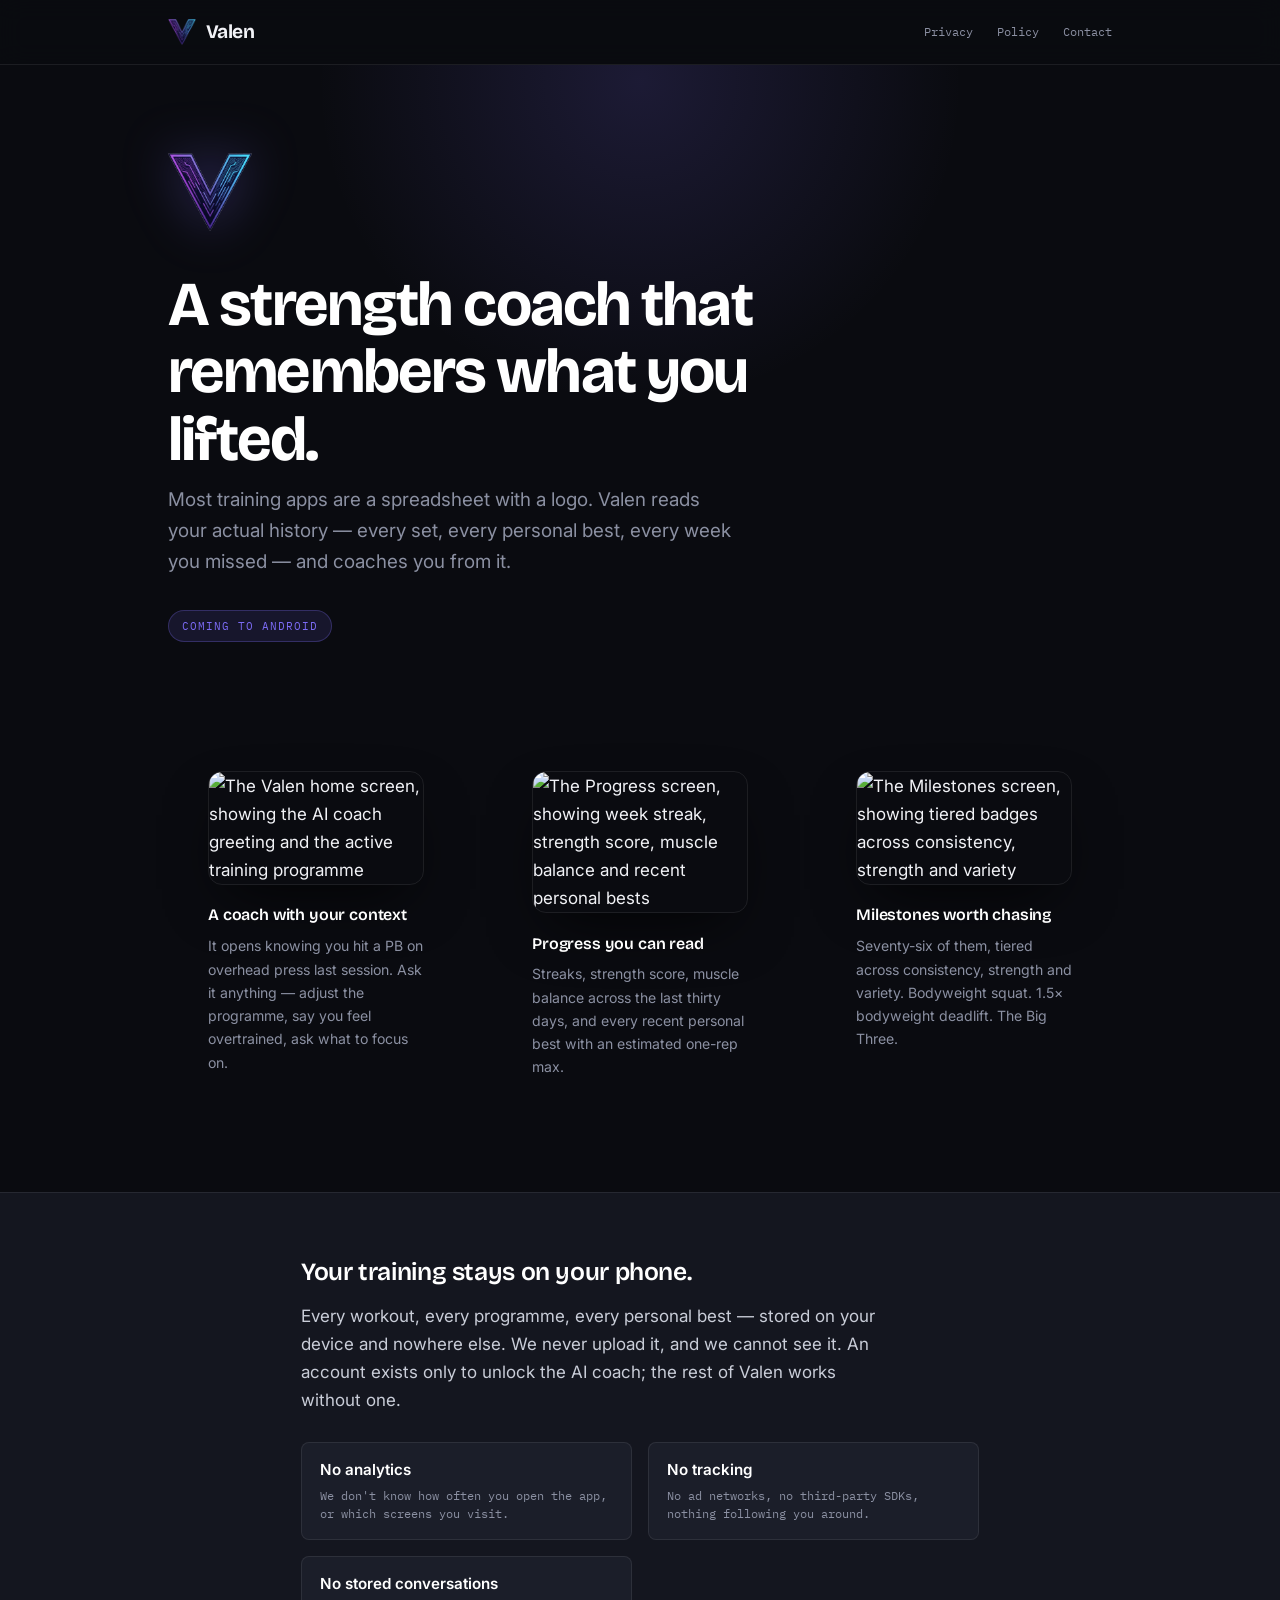
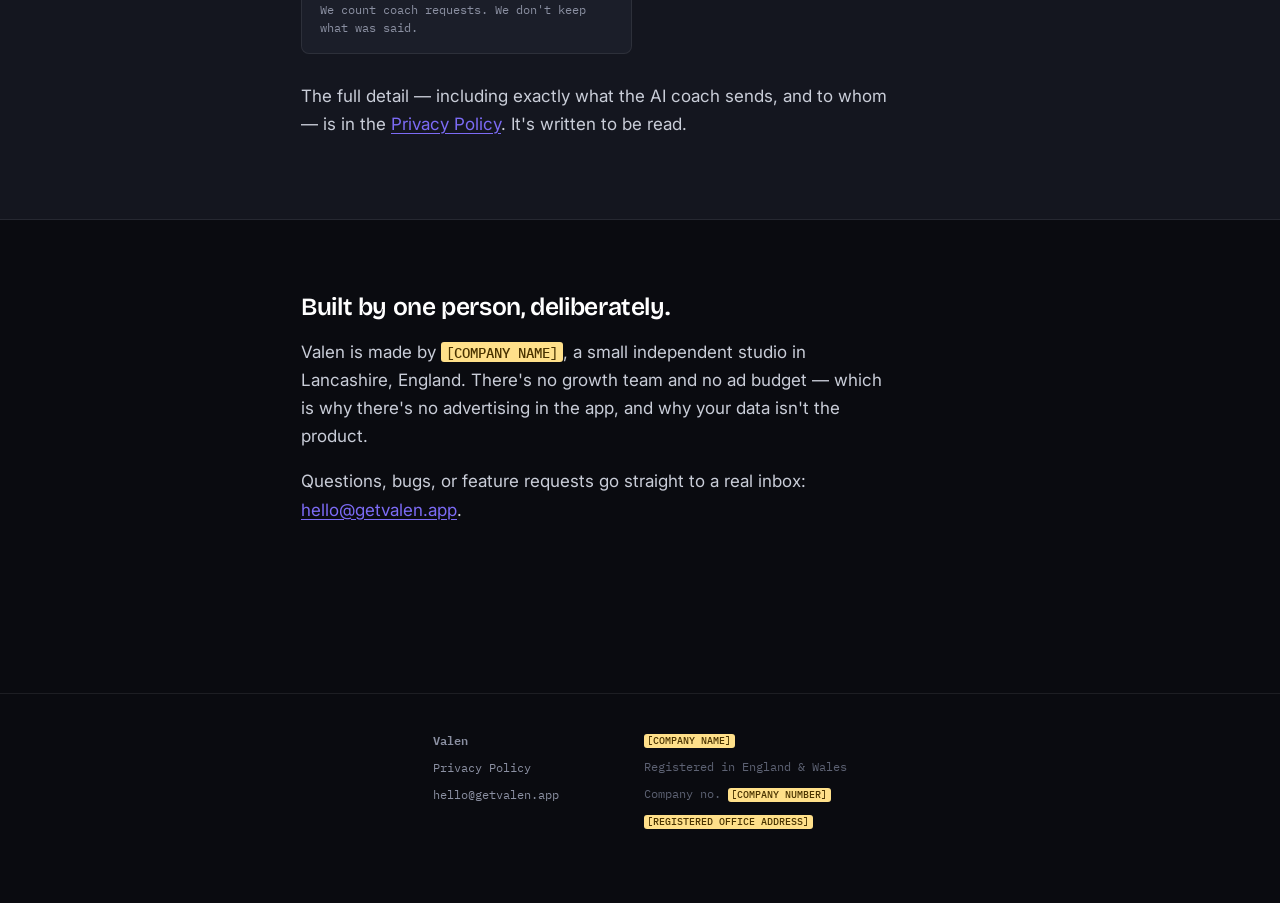
==== index.html @ 2811cb2a "Updated Website" ====
<!DOCTYPE html>
<html lang="en-GB">
<head>
<meta charset="utf-8">
<meta name="viewport" content="width=device-width, initial-scale=1">
<title>Valen — an AI strength coach that remembers what you lifted</title>
<meta name="description" content="Valen is a strength training app with an AI coach that knows your history. Track lifts, build programmes, chase personal bests. Your training data stays on your phone.">
<meta name="robots" content="index, follow">
<link rel="icon" href="/assets/favicon.png" type="image/png">
<meta property="og:title" content="Valen — an AI strength coach that remembers what you lifted">
<meta property="og:description" content="Track lifts, build programmes, chase personal bests. Your training data stays on your phone.">
<meta property="og:type" content="website">
<meta property="og:url" content="https://getvalen.app">
<link rel="preconnect" href="https://fonts.googleapis.com">
<link rel="preconnect" href="https://fonts.gstatic.com" crossorigin>
<link href="https://fonts.googleapis.com/css2?family=Bricolage+Grotesque:opsz,wght@12..96,600;12..96,700&family=IBM+Plex+Mono:wght@400;500;600&family=Inter:wght@400;500;600&display=swap" rel="stylesheet">
<link rel="stylesheet" href="/styles.css">
</head>
<body>

<nav class="nav">
  <div class="nav__inner">
    <a class="wordmark" href="/">
      <img src="/assets/valen-mark.png" alt="">
      Valen
    </a>
    <div class="nav__links">
      <a href="#privacy-note">Privacy</a>
      <a href="/privacy">Policy</a>
      <a href="mailto:hello@getvalen.app">Contact</a>
    </div>
  </div>
</nav>

<!-- Hero. The mark is the thesis: a circuit board in the shape of a V.
     The product is an AI that reads your training. Everything else stays quiet. -->
<header class="hero">
  <div class="hero__inner">
    <img class="hero__mark" src="/assets/valen-mark.png" alt="The Valen mark — a circuit board in the shape of a V">
    <h1>A strength coach that remembers what you lifted.</h1>
    <p class="hero__lede">
      Most training apps are a spreadsheet with a logo. Valen reads your actual
      history — every set, every personal best, every week you missed — and coaches
      you from it.
    </p>
    <span class="pill">Coming to Android</span>
  </div>
</header>

<section class="screens">
  <figure class="screen">
    <img src="/assets/shot-coach.png" alt="The Valen home screen, showing the AI coach greeting and the active training programme">
    <h3>A coach with your context</h3>
    <p>It opens knowing you hit a PB on overhead press last session. Ask it anything — adjust the programme, say you feel overtrained, ask what to focus on.</p>
  </figure>
  <figure class="screen">
    <img src="/assets/shot-progress.png" alt="The Progress screen, showing week streak, strength score, muscle balance and recent personal bests">
    <h3>Progress you can read</h3>
    <p>Streaks, strength score, muscle balance across the last thirty days, and every recent personal best with an estimated one-rep max.</p>
  </figure>
  <figure class="screen">
    <img src="/assets/shot-milestones.png" alt="The Milestones screen, showing tiered badges across consistency, strength and variety">
    <h3>Milestones worth chasing</h3>
    <p>Seventy-six of them, tiered across consistency, strength and variety. Bodyweight squat. 1.5× bodyweight deadlift. The Big Three.</p>
  </figure>
</section>

<!-- The privacy story is the strongest thing Valen has to say, and it is
     unusual enough to be worth a whole band rather than a footnote. -->
<section class="band" id="privacy-note">
  <div class="wrap">
    <h2>Your training stays on your phone.</h2>
    <p>
      Every workout, every programme, every personal best — stored on your device and
      nowhere else. We never upload it, and we cannot see it. An account exists only to
      unlock the AI coach; the rest of Valen works without one.
    </p>
    <ul class="facts">
      <li><strong>No analytics</strong>We don't know how often you open the app, or which screens you visit.</li>
      <li><strong>No tracking</strong>No ad networks, no third-party SDKs, nothing following you around.</li>
      <li><strong>No stored conversations</strong>We count coach requests. We don't keep what was said.</li>
    </ul>
    <p style="margin-top:1.75rem;">
      The full detail — including exactly what the AI coach sends, and to whom —
      is in the <a href="/privacy">Privacy Policy</a>. It's written to be read.
    </p>
  </div>
</section>

<section class="section">
  <div class="wrap">
    <h2>Built by one person, deliberately.</h2>
    <p>
      Valen is made by <span class="ph">[COMPANY NAME]</span>, a small independent studio in
      Lancashire, England. There's no growth team and no ad budget — which is why there's
      no advertising in the app, and why your data isn't the product.
    </p>
    <p>
      Questions, bugs, or feature requests go straight to a real inbox:
      <a href="mailto:hello@getvalen.app">hello@getvalen.app</a>.
    </p>
  </div>
</section>

<footer>
  <div class="wrap">
    <div class="foot-grid">
      <div>
        <p><strong style="color:var(--muted);">Valen</strong></p>
        <p><a href="/privacy">Privacy Policy</a></p>
        <p><a href="mailto:hello@getvalen.app">hello@getvalen.app</a></p>
      </div>
      <div>
        <!-- Play organisation verification cross-references the website against
             the D-U-N-S record. These details must match Companies House exactly. -->
        <p><span class="ph">[COMPANY NAME]</span></p>
        <p>Registered in England &amp; Wales</p>
        <p>Company no. <span class="ph">[COMPANY NUMBER]</span></p>
        <p><span class="ph">[REGISTERED OFFICE ADDRESS]</span></p>
      </div>
    </div>
  </div>
</footer>

</body>
</html>
---- styles.css ----
/* ==========================================================================
   getvalen.app — shared styles
   Palette taken from the app itself: near-black surfaces, violet accent,
   cyan from the mark's gradient. The site should look like the product.

   Colour is semantic on the privacy page:
     --violet = stays on your device
     --amber  = leaves your device
   Nothing else is coloured. That restraint is the point.
   ========================================================================== */

:root {
  --bg:        #0A0B10;
  --surface:   #14161F;
  --surface-2: #1B1E29;
  --rule:      rgba(255,255,255,0.08);
  --rule-soft: rgba(255,255,255,0.05);

  --text:  #F1F2F6;
  --muted: #8B90A2;
  --dim:   #5D6273;

  --violet:      #7C6BF5;
  --violet-tint: rgba(124,107,245,0.12);
  --cyan:        #4FC3F7;
  --amber:       #F5A742;
  --amber-tint:  rgba(245,167,66,0.10);

  --display: "Bricolage Grotesque", ui-sans-serif, system-ui, sans-serif;
  --body:    "Inter", ui-sans-serif, system-ui, -apple-system, sans-serif;
  --mono:    "IBM Plex Mono", ui-monospace, SFMono-Regular, monospace;

  --measure: 66ch;
}

*, *::before, *::after { box-sizing: border-box; }

html { -webkit-text-size-adjust: 100%; scroll-behavior: smooth; background: var(--bg); }

@media (prefers-reduced-motion: reduce) {
  html { scroll-behavior: auto; }
  *, *::before, *::after { animation: none !important; transition: none !important; }
}

body {
  margin: 0;
  background: var(--bg);
  color: var(--text);
  font-family: var(--body);
  font-size: 1.0625rem;
  line-height: 1.65;
  -webkit-font-smoothing: antialiased;
}

.wrap { max-width: var(--measure); margin: 0 auto; padding: 0 1.5rem; }

a { color: var(--violet); text-decoration-thickness: 1px; text-underline-offset: 0.2em; }
a:hover { color: var(--cyan); }
a:focus-visible { outline: 2px solid var(--violet); outline-offset: 3px; border-radius: 2px; }

strong { font-weight: 600; color: #fff; }

/* --- Wordmark ------------------------------------------------------------ */

.wordmark {
  display: inline-flex;
  align-items: center;
  gap: 0.6rem;
  font-family: var(--display);
  font-weight: 700;
  font-size: 1.2rem;
  letter-spacing: -0.02em;
  color: var(--text);
  text-decoration: none;
}
.wordmark:hover { color: var(--text); }
.wordmark img { display: block; height: 26px; width: auto; }

/* --- Masthead (privacy page) --------------------------------------------- */

.masthead { border-bottom: 1px solid var(--rule); padding: 1.5rem 0; margin-bottom: 3.5rem; }
.masthead__inner {
  max-width: var(--measure); margin: 0 auto; padding: 0 1.5rem;
  display: flex; align-items: center; justify-content: space-between; gap: 1rem;
}
.masthead__label {
  font-family: var(--mono); font-size: 0.7rem; letter-spacing: 0.08em;
  text-transform: uppercase; color: var(--dim);
}

/* --- Type ---------------------------------------------------------------- */

h1 {
  font-family: var(--display); font-weight: 700;
  font-size: clamp(2.1rem, 5.5vw, 3rem);
  line-height: 1.08; letter-spacing: -0.03em;
  margin: 0 0 0.7rem; color: #fff;
}

h2 {
  font-family: var(--display); font-weight: 600;
  font-size: 1.35rem; letter-spacing: -0.015em; line-height: 1.25;
  margin: 3rem 0 0.9rem; padding-top: 1.5rem;
  border-top: 1px solid var(--rule);
  display: flex; gap: 0.85rem; align-items: baseline; color: #fff;
}

/* Clause numbers. Legal documents are cited by number — the numbering
   encodes something true rather than decorating. */
h2 .num {
  font-family: var(--mono); font-size: 0.72rem; font-weight: 500;
  color: var(--violet); letter-spacing: 0.06em;
  flex: 0 0 auto; padding-top: 0.3rem;
}

h3 {
  font-family: var(--display); font-weight: 600; font-size: 1.02rem;
  letter-spacing: -0.01em; margin: 1.9rem 0 0.6rem; color: #fff;
}

p { margin: 0 0 1.1rem; color: #C9CDD8; }
p strong { color: #fff; }

.dek { font-size: 1.12rem; color: var(--muted); margin-bottom: 2.25rem; }

.meta {
  font-family: var(--mono); font-size: 0.72rem; letter-spacing: 0.05em;
  text-transform: uppercase; color: var(--dim); margin-bottom: 2.5rem;
}

ul { padding-left: 1.15rem; margin: 0 0 1.1rem; color: #C9CDD8; }
li { margin-bottom: 0.4rem; }
li::marker { color: var(--violet); }

/* --- The boundary: the one bold moment on the privacy page ----------------
   The whole story is a single line: what stays, what goes.
   CSS grid rather than SVG, so it reflows honestly on a phone.
   -------------------------------------------------------------------------- */

.boundary {
  display: grid; grid-template-columns: 1fr 1px 1fr; gap: 0 2rem;
  margin: 2.25rem 0 2.75rem; padding: 1.75rem;
  background: var(--surface); border: 1px solid var(--rule); border-radius: 10px;
}

.boundary__rule {
  background: repeating-linear-gradient(to bottom, var(--rule) 0 5px, transparent 5px 11px);
}

.boundary__head {
  font-family: var(--mono); font-size: 0.68rem; letter-spacing: 0.09em;
  text-transform: uppercase; margin: 0 0 1rem; font-weight: 600;
}
.boundary__side--stays .boundary__head { color: var(--violet); }
.boundary__side--goes  .boundary__head { color: var(--amber); }

.chips { list-style: none; margin: 0; padding: 0; }
.chips li { margin: 0 0 0.4rem; }
.chips li::marker { content: none; }

.chip {
  display: inline-block; font-family: var(--mono); font-size: 0.72rem;
  line-height: 1.35; padding: 0.3rem 0.55rem; border-radius: 4px;
}

/* Solid = held by you. Dashed outline = held by someone else.
   The fill IS the information, so there is no legend. */
.chip--stays { background: var(--violet-tint); color: #B6ADFB; border: 1px solid transparent; }
.chip--goes  { background: var(--amber-tint);  color: #F0BE7C; border: 1px dashed rgba(245,167,66,0.4); }

.chip__where {
  display: block; font-size: 0.64rem; opacity: 0.65;
  letter-spacing: 0.03em; margin-top: 0.1rem;
}

.boundary__note {
  grid-column: 1 / -1; margin: 1.5rem 0 0; padding-top: 1.25rem;
  border-top: 1px solid var(--rule); font-size: 0.9rem; color: var(--muted);
}

@media (max-width: 640px) {
  .boundary { grid-template-columns: 1fr; gap: 0; }
  .boundary__rule {
    height: 1px; margin: 1.5rem 0;
    background: repeating-linear-gradient(to right, var(--rule) 0 5px, transparent 5px 11px);
  }
}

/* --- Callout ------------------------------------------------------------- */

.callout {
  border-left: 2px solid var(--violet);
  background: var(--surface);
  border-radius: 0 8px 8px 0;
  padding: 1.1rem 1.25rem;
  margin: 1.6rem 0;
}
.callout p:last-child { margin-bottom: 0; }

/* --- Tables -------------------------------------------------------------- */

.table-scroll { overflow-x: auto; margin: 1.4rem 0; }

table {
  border-collapse: collapse; width: 100%;
  font-family: var(--mono); font-size: 0.76rem; line-height: 1.5; color: #C9CDD8;
}
th, td {
  text-align: left; vertical-align: top;
  padding: 0.6rem 0.9rem 0.6rem 0;
  border-bottom: 1px solid var(--rule-soft);
}
th {
  font-weight: 600; font-size: 0.66rem; letter-spacing: 0.07em;
  text-transform: uppercase; color: var(--dim);
  border-bottom: 1px solid var(--rule);
}

/* --- Contents ------------------------------------------------------------ */

.toc { margin: 0 0 1rem; padding: 0; list-style: none; column-count: 2; column-gap: 2rem; }
.toc li { margin-bottom: 0.3rem; break-inside: avoid; }
.toc li::marker { content: none; }
.toc a { font-family: var(--mono); font-size: 0.73rem; text-decoration: none; color: var(--muted); }
.toc a:hover { color: var(--violet); text-decoration: underline; }
.toc .n { color: var(--violet); }
@media (max-width: 640px) { .toc { column-count: 1; } }

/* --- Footer -------------------------------------------------------------- */

footer {
  margin-top: 5rem; border-top: 1px solid var(--rule);
  padding: 2.25rem 0 4rem;
  font-family: var(--mono); font-size: 0.72rem; color: var(--dim); line-height: 1.8;
}
footer a { color: var(--muted); text-decoration: none; }
footer a:hover { color: var(--violet); }
footer p { color: var(--dim); margin: 0 0 0.4rem; }
.foot-grid { display: flex; flex-wrap: wrap; gap: 2.5rem; justify-content: space-between; }

/* ==========================================================================
   LANDING PAGE
   ========================================================================== */

.nav {
  position: sticky; top: 0; z-index: 10;
  background: rgba(10,11,16,0.82);
  backdrop-filter: blur(12px);
  border-bottom: 1px solid var(--rule);
}
.nav__inner {
  max-width: 62rem; margin: 0 auto; padding: 1rem 1.5rem;
  display: flex; align-items: center; justify-content: space-between;
}
.nav__links { display: flex; gap: 1.5rem; font-family: var(--mono); font-size: 0.75rem; }
.nav__links a { color: var(--muted); text-decoration: none; }
.nav__links a:hover { color: var(--violet); }

/* Hero. The mark is the thesis — a circuit board in the shape of a V.
   The product is an AI that reads your training. Let the mark carry it,
   and keep everything around it quiet. */
.hero { position: relative; padding: 5.5rem 0 3rem; overflow: hidden; }
.hero::before {
  content: "";
  position: absolute; top: -22rem; left: 50%;
  width: 46rem; height: 46rem; transform: translateX(-50%);
  background: radial-gradient(circle, rgba(124,107,245,0.16) 0%, transparent 62%);
  pointer-events: none;
}
.hero__inner { position: relative; max-width: 62rem; margin: 0 auto; padding: 0 1.5rem; }

.hero__mark {
  width: 84px; height: auto; margin-bottom: 2rem;
  filter: drop-shadow(0 0 26px rgba(124,107,245,0.35));
}
.hero h1 { font-size: clamp(2.3rem, 6.5vw, 3.9rem); max-width: 17ch; }
.hero__lede { font-size: 1.18rem; color: var(--muted); max-width: 47ch; margin: 0 0 2rem; }

.pill {
  display: inline-block; font-family: var(--mono);
  font-size: 0.7rem; letter-spacing: 0.09em; text-transform: uppercase;
  color: var(--violet); background: var(--violet-tint);
  border: 1px solid rgba(124,107,245,0.28);
  border-radius: 999px; padding: 0.35rem 0.8rem;
}

/* Screens */
.screens {
  display: grid; grid-template-columns: repeat(3, 1fr); gap: 1.75rem;
  max-width: 62rem; margin: 4rem auto 0; padding: 0 1.5rem;
}
.screen img {
  width: 100%; height: auto; display: block;
  border-radius: 14px; border: 1px solid var(--rule);
  box-shadow: 0 24px 60px -20px rgba(0,0,0,0.8);
}
.screen h3 { margin: 1.1rem 0 0.35rem; font-size: 1rem; }
.screen p { font-size: 0.88rem; color: var(--muted); margin: 0; }

@media (max-width: 780px) {
  .screens { grid-template-columns: 1fr; gap: 3rem; max-width: 24rem; }
}

/* Bands */
.band {
  margin-top: 6rem; padding: 4rem 0;
  border-top: 1px solid var(--rule); border-bottom: 1px solid var(--rule);
  background: var(--surface);
}
.section { padding: 4.5rem 0; }
.band h2, .section h2 {
  border: 0; padding: 0; margin: 0 0 0.9rem;
  font-size: 1.55rem; display: block;
}
.band p, .section p { max-width: 54ch; }

.facts {
  list-style: none; padding: 0; margin: 1.75rem 0 0;
  display: grid; grid-template-columns: repeat(auto-fit, minmax(14rem, 1fr)); gap: 1rem;
}
.facts li {
  margin: 0; padding: 1rem 1.1rem;
  background: var(--surface-2); border: 1px solid var(--rule); border-radius: 8px;
  font-family: var(--mono); font-size: 0.77rem; line-height: 1.5; color: var(--muted);
}
.facts li::marker { content: none; }
.facts strong {
  display: block; color: #fff; font-family: var(--body);
  font-size: 0.95rem; margin-bottom: 0.25rem;
}

/* --- Draft banner — DELETE BEFORE PUBLISHING ----------------------------- */

.draft-banner {
  background: #7A1B1B; color: #fff;
  font-family: var(--mono); font-size: 0.74rem; line-height: 1.5;
  padding: 0.8rem 1.5rem; text-align: center;
}
.draft-banner strong { font-weight: 600; color: #fff; }

/* Unfilled placeholders are loud on purpose. If one ships, you'll see it. */
.ph {
  background: #FFE08A; color: #4A3300;
  font-family: var(--mono); font-size: 0.85em; font-weight: 500;
  padding: 0.05em 0.35em; border-radius: 3px; white-space: nowrap;
}
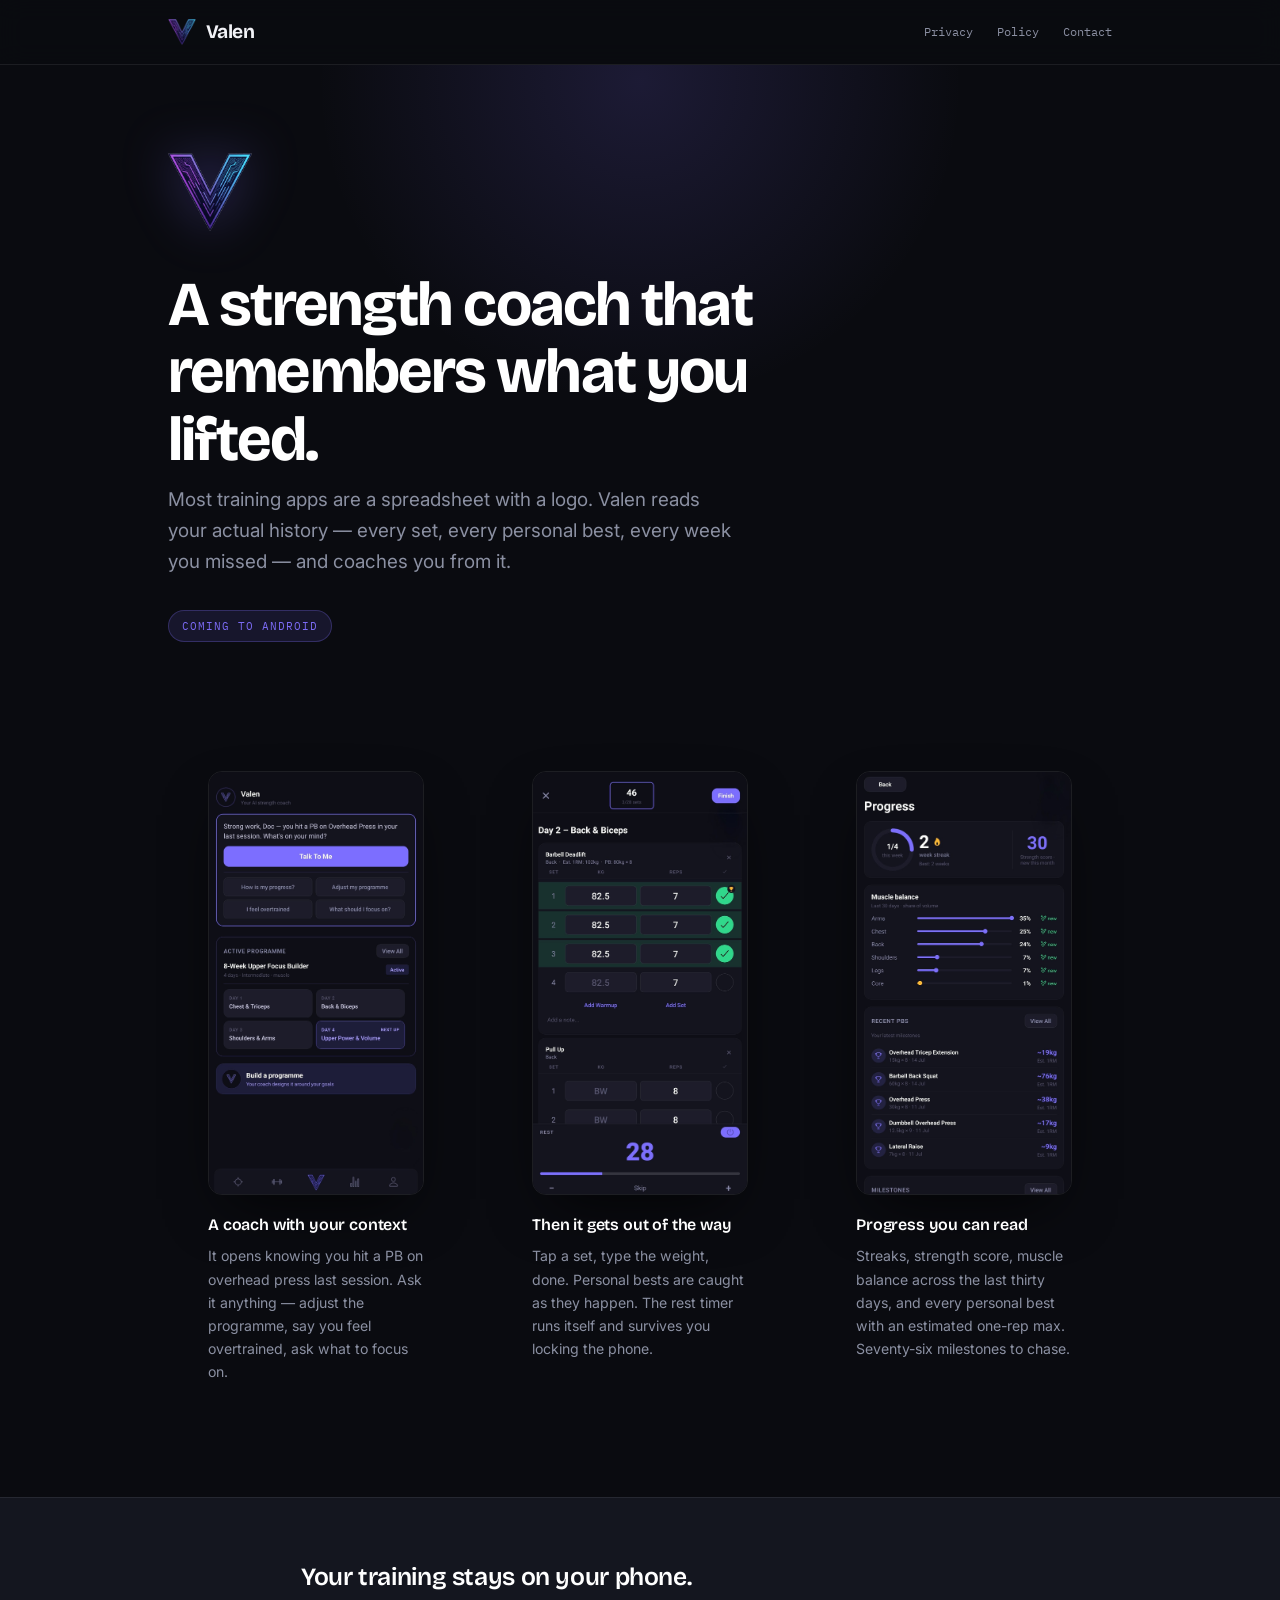
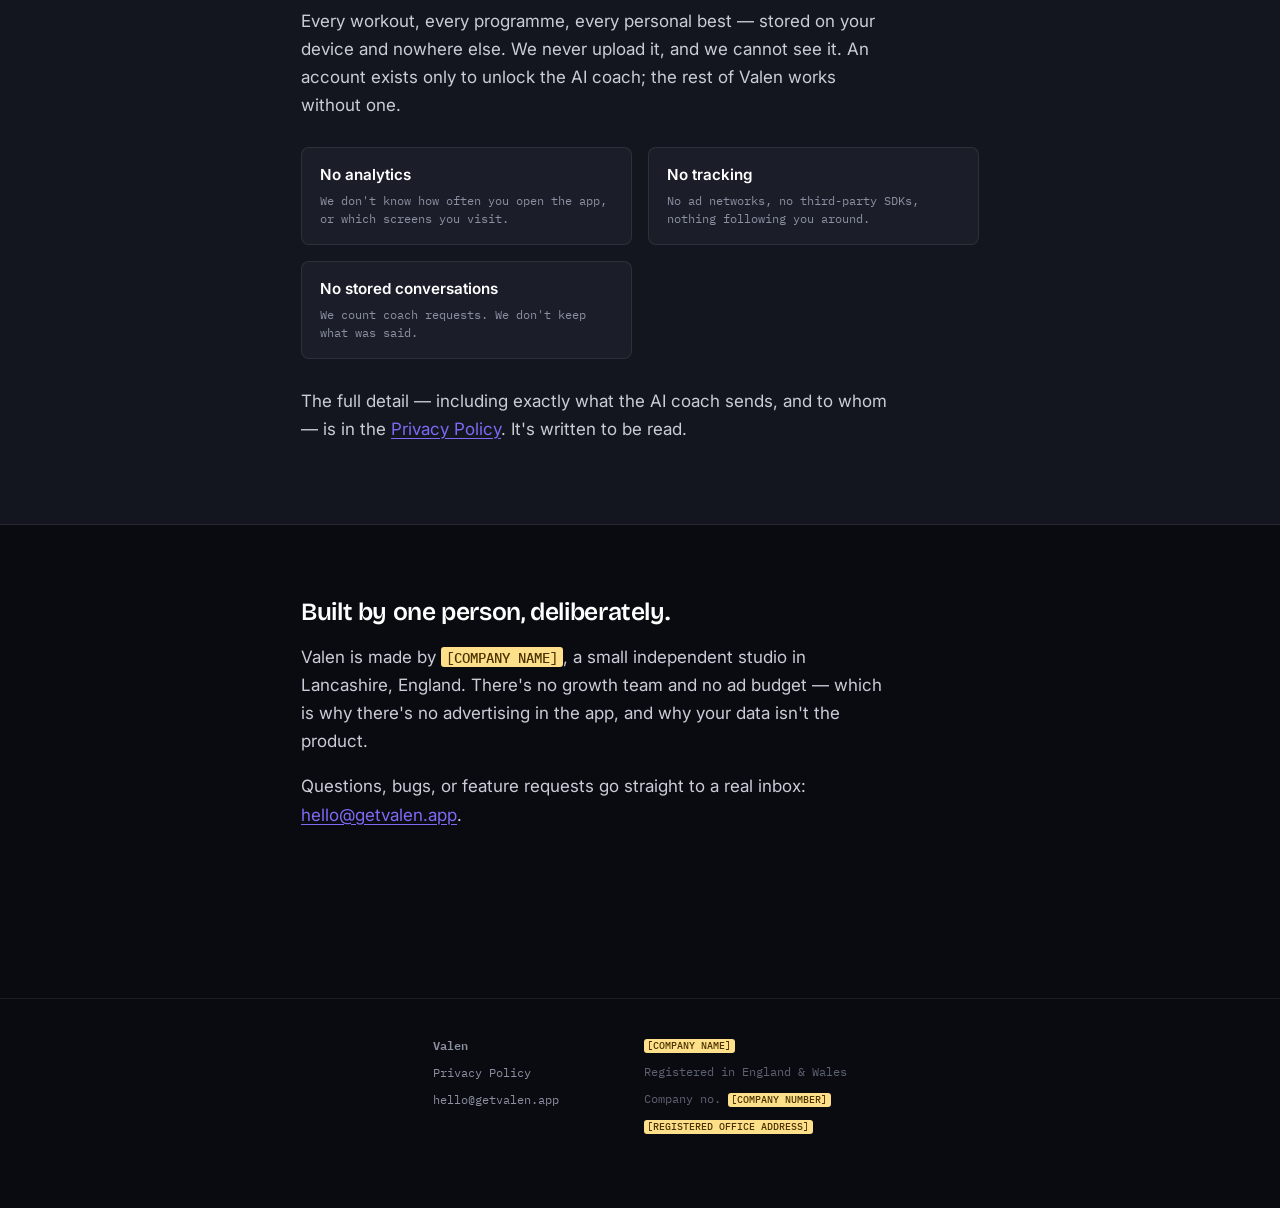
==== commit c7627c08: "Screenshots added" ====
--- a/index.html
+++ b/index.html
@@ -54,14 +54,14 @@
     <p>It opens knowing you hit a PB on overhead press last session. Ask it anything — adjust the programme, say you feel overtrained, ask what to focus on.</p>
   </figure>
   <figure class="screen">
+    <img src="/assets/shot-workout.png" alt="An active workout in Valen — barbell deadlift sets logged at 82.5kg, a personal best marked, and the rest timer counting down">
+    <h3>Then it gets out of the way</h3>
+    <p>Tap a set, type the weight, done. Personal bests are caught as they happen. The rest timer runs itself and survives you locking the phone.</p>
+  </figure>
+  <figure class="screen">
     <img src="/assets/shot-progress.png" alt="The Progress screen, showing week streak, strength score, muscle balance and recent personal bests">
     <h3>Progress you can read</h3>
-    <p>Streaks, strength score, muscle balance across the last thirty days, and every recent personal best with an estimated one-rep max.</p>
-  </figure>
-  <figure class="screen">
-    <img src="/assets/shot-milestones.png" alt="The Milestones screen, showing tiered badges across consistency, strength and variety">
-    <h3>Milestones worth chasing</h3>
-    <p>Seventy-six of them, tiered across consistency, strength and variety. Bodyweight squat. 1.5× bodyweight deadlift. The Big Three.</p>
+    <p>Streaks, strength score, muscle balance across the last thirty days, and every personal best with an estimated one-rep max. Seventy-six milestones to chase.</p>
   </figure>
 </section>
 
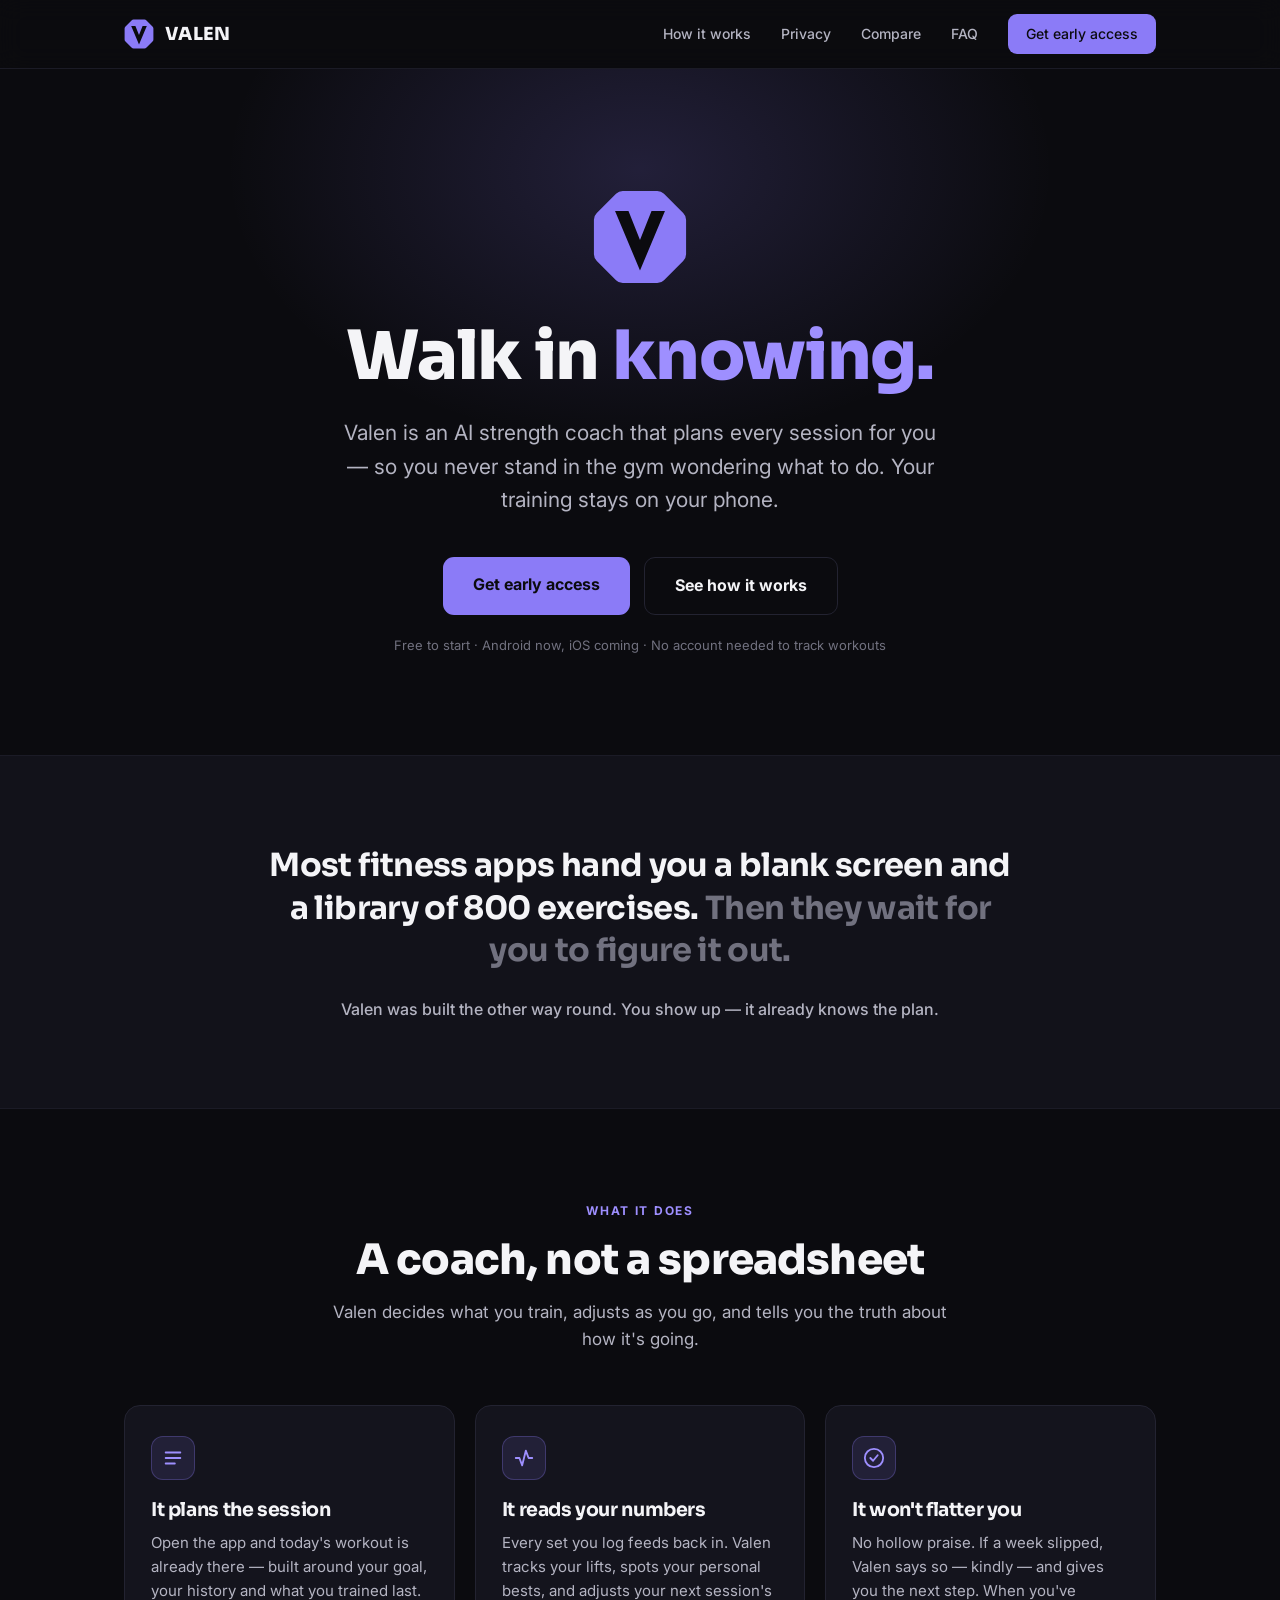
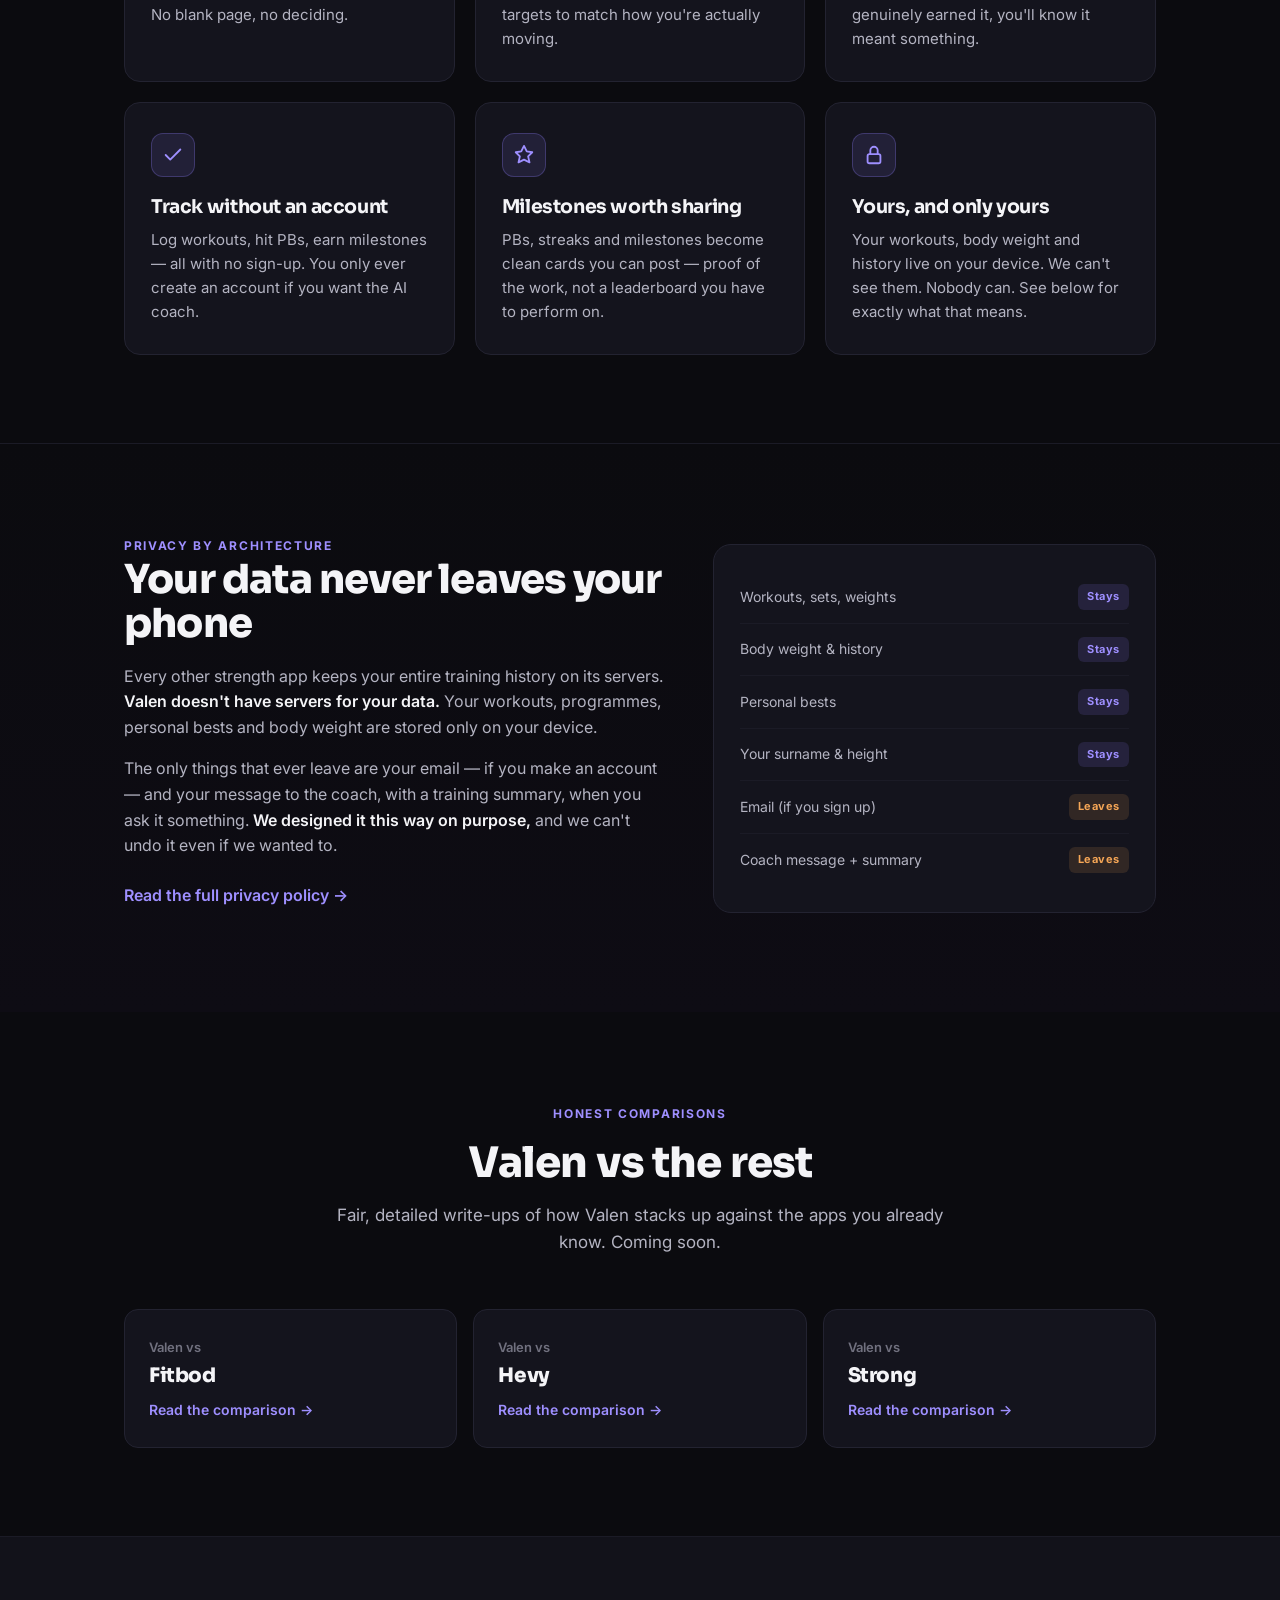
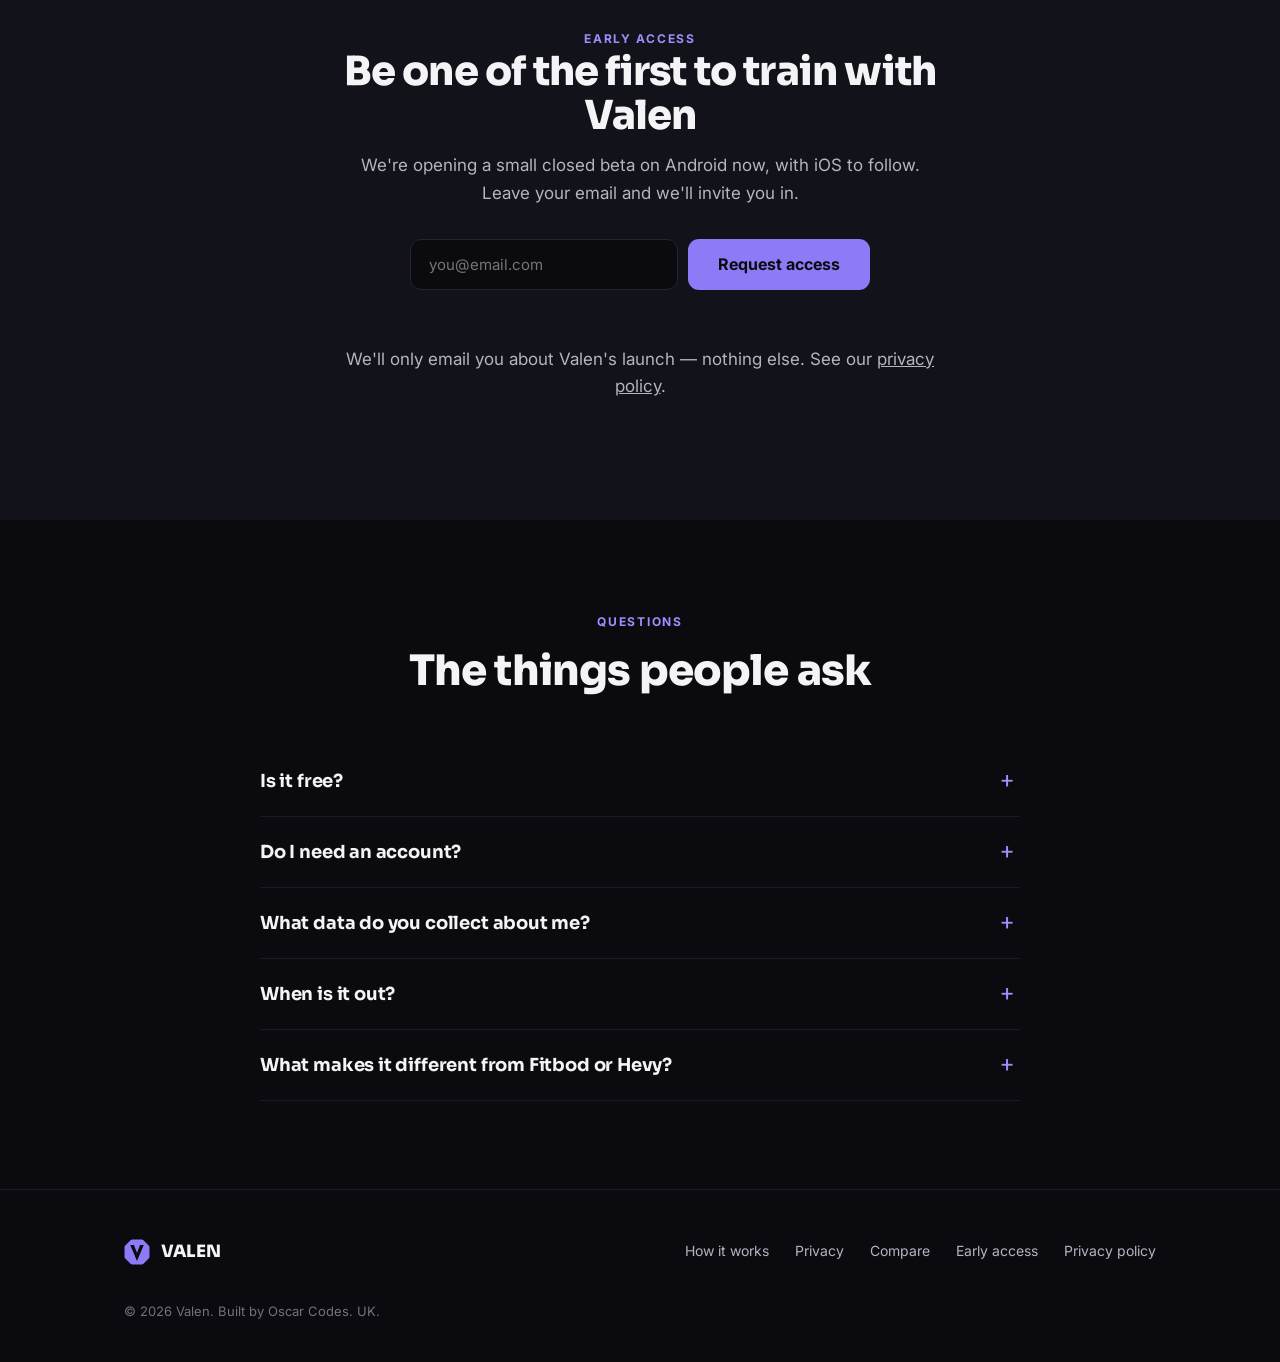
==== commit 08720df0: "New website applied" ====
--- a/index.html
+++ b/index.html
@@ -3,124 +3,418 @@
 <head>
 <meta charset="utf-8">
 <meta name="viewport" content="width=device-width, initial-scale=1">
-<title>Valen — an AI strength coach that remembers what you lifted</title>
-<meta name="description" content="Valen is a strength training app with an AI coach that knows your history. Track lifts, build programmes, chase personal bests. Your training data stays on your phone.">
-<meta name="robots" content="index, follow">
-<link rel="icon" href="/assets/favicon.png" type="image/png">
-<meta property="og:title" content="Valen — an AI strength coach that remembers what you lifted">
-<meta property="og:description" content="Track lifts, build programmes, chase personal bests. Your training data stays on your phone.">
-<meta property="og:type" content="website">
-<meta property="og:url" content="https://getvalen.app">
+<title>Valen — your AI strength coach</title>
+<meta name="description" content="A private AI strength coach that plans your training so you never have to. Your data stays on your phone.">
+
+<!-- ============================================================
+     CONFIG — fill these before publishing:
+     · FORMSPREE_ENDPOINT below (search for it) — your form ID
+     · Tagline in the hero (search HERO_TAGLINE) — still undecided
+     · Comparison pages are stubs: /compare/fitbod etc.
+     ============================================================ -->
+
 <link rel="preconnect" href="https://fonts.googleapis.com">
 <link rel="preconnect" href="https://fonts.gstatic.com" crossorigin>
-<link href="https://fonts.googleapis.com/css2?family=Bricolage+Grotesque:opsz,wght@12..96,600;12..96,700&family=IBM+Plex+Mono:wght@400;500;600&family=Inter:wght@400;500;600&display=swap" rel="stylesheet">
-<link rel="stylesheet" href="/styles.css">
+<link href="https://fonts.googleapis.com/css2?family=Sora:wght@600;700;800&family=Inter:wght@400;500;600;700&display=swap" rel="stylesheet">
+<style>
+  :root{
+    --bg:#0B0B0F;
+    --bg-raise:#12121A;
+    --card:#14141D;
+    --line:#232331;
+    --line-soft:#1B1B26;
+    --violet:#8B7BF7;
+    --violet-bright:#9E8FFF;
+    --violet-dim:#5B4FD1;
+    --amber:#F5A656;
+    --text:#F4F4F7;
+    --text-mid:#B4B4C2;
+    --muted:#71717F;
+    --maxw:1080px;
+  }
+  *{box-sizing:border-box;margin:0;padding:0}
+  html{scroll-behavior:smooth}
+  @media (prefers-reduced-motion:reduce){html{scroll-behavior:auto} *{animation:none!important;transition:none!important}}
+  body{
+    background:var(--bg);color:var(--text);
+    font-family:'Inter',-apple-system,BlinkMacSystemFont,sans-serif;
+    line-height:1.6;-webkit-font-smoothing:antialiased;
+    overflow-x:hidden;
+  }
+  h1,h2,h3{font-family:'Sora',sans-serif;line-height:1.1;letter-spacing:-.02em;font-weight:800}
+  a{color:inherit;text-decoration:none}
+  .wrap{max-width:var(--maxw);margin:0 auto;padding:0 24px}
+  .eyebrow{font-size:12px;font-weight:700;letter-spacing:.14em;text-transform:uppercase;color:var(--violet-bright)}
+
+  /* ---------- nav ---------- */
+  nav{position:sticky;top:0;z-index:50;background:rgba(11,11,15,.82);backdrop-filter:blur(12px);border-bottom:1px solid var(--line-soft)}
+  .nav-inner{max-width:var(--maxw);margin:0 auto;padding:14px 24px;display:flex;align-items:center;justify-content:space-between}
+  .brand{display:flex;align-items:center;gap:11px;font-family:'Sora';font-weight:800;font-size:18px;letter-spacing:.02em}
+  .brand svg{width:30px;height:30px;display:block}
+  .nav-links{display:flex;gap:30px;align-items:center}
+  .nav-links a{font-size:14px;color:var(--text-mid);font-weight:500;transition:color .15s}
+  .nav-links a:hover{color:var(--text)}
+  .nav-cta{background:var(--violet);color:#0B0B0F!important;padding:9px 18px;border-radius:9px;font-weight:700;font-size:14px;transition:background .15s}
+  .nav-cta:hover{background:var(--violet-bright)}
+  @media(max-width:720px){.nav-links a:not(.nav-cta){display:none}}
+
+  /* ---------- hero ---------- */
+  .hero{position:relative;padding:120px 0 100px;text-align:center;overflow:hidden}
+  .hero::before{content:'';position:absolute;top:-200px;left:50%;transform:translateX(-50%);width:900px;height:600px;
+    background:radial-gradient(ellipse,rgba(139,123,247,.18) 0%,rgba(139,123,247,0) 65%);pointer-events:none}
+  .hero-badge{width:96px;height:96px;margin:0 auto 34px;display:block;position:relative;
+    animation:rise .8s cubic-bezier(.2,.8,.2,1) both}
+  @keyframes rise{from{opacity:0;transform:translateY(16px)}to{opacity:1;transform:none}}
+  .hero h1{font-size:clamp(38px,6.5vw,68px);position:relative;margin-bottom:22px}
+  .hero h1 .accent{color:var(--violet-bright)}
+  .hero-sub{font-size:clamp(17px,2.4vw,21px);color:var(--text-mid);max-width:600px;margin:0 auto 40px;position:relative}
+  .hero-cta-row{display:flex;gap:14px;justify-content:center;flex-wrap:wrap;position:relative}
+  .btn{padding:15px 30px;border-radius:11px;font-weight:700;font-size:16px;font-family:'Inter';cursor:pointer;border:none;transition:transform .12s,background .15s;display:inline-block}
+  .btn:active{transform:translateY(1px)}
+  .btn-primary{background:var(--violet);color:#0B0B0F}
+  .btn-primary:hover{background:var(--violet-bright)}
+  .btn-ghost{background:transparent;color:var(--text);border:1px solid var(--line)}
+  .btn-ghost:hover{border-color:var(--violet);color:var(--violet-bright)}
+  .hero-note{margin-top:20px;font-size:13px;color:var(--muted);position:relative}
+
+  /* ---------- section frame ---------- */
+  section{padding:88px 0}
+  .section-head{max-width:640px;margin-bottom:52px}
+  .section-head.center{margin-left:auto;margin-right:auto;text-align:center}
+  .section-head h2{font-size:clamp(28px,4vw,42px);margin:14px 0 16px}
+  .section-head p{font-size:17px;color:var(--text-mid)}
+
+  /* ---------- the problem strip ---------- */
+  .problem{background:var(--bg-raise);border-top:1px solid var(--line-soft);border-bottom:1px solid var(--line-soft)}
+  .problem-quote{max-width:760px;margin:0 auto;text-align:center}
+  .problem-quote p{font-family:'Sora';font-weight:700;font-size:clamp(22px,3.4vw,32px);line-height:1.32;letter-spacing:-.02em}
+  .problem-quote .dim{color:var(--muted)}
+  .problem-quote .foot{font-family:'Inter';font-weight:500;font-size:16px;color:var(--text-mid);margin-top:28px;letter-spacing:0}
+
+  /* ---------- features ---------- */
+  .features{display:grid;grid-template-columns:repeat(3,1fr);gap:20px}
+  @media(max-width:860px){.features{grid-template-columns:1fr}}
+  .feat{background:var(--card);border:1px solid var(--line);border-radius:16px;padding:30px 26px;transition:border-color .2s,transform .2s}
+  .feat:hover{border-color:var(--violet-dim);transform:translateY(-3px)}
+  .feat-ico{width:44px;height:44px;border-radius:12px;background:rgba(139,123,247,.12);border:1px solid rgba(139,123,247,.28);display:flex;align-items:center;justify-content:center;margin-bottom:20px}
+  .feat-ico svg{width:22px;height:22px;stroke:var(--violet-bright);fill:none;stroke-width:2;stroke-linecap:round;stroke-linejoin:round}
+  .feat h3{font-size:19px;margin-bottom:10px;font-weight:700}
+  .feat p{font-size:15px;color:var(--text-mid)}
+
+  /* ---------- privacy band ---------- */
+  .privacy{background:linear-gradient(180deg,var(--bg) 0%,#0E0C14 100%);border-top:1px solid var(--line-soft)}
+  .privacy-grid{display:grid;grid-template-columns:1.1fr .9fr;gap:48px;align-items:center}
+  @media(max-width:860px){.privacy-grid{grid-template-columns:1fr;gap:32px}}
+  .privacy h2{font-size:clamp(28px,4vw,40px);margin-bottom:18px}
+  .privacy p{color:var(--text-mid);font-size:16px;margin-bottom:16px}
+  .privacy .highlight{color:var(--text);font-weight:600}
+  .boundary{background:var(--card);border:1px solid var(--line);border-radius:18px;padding:26px}
+  .b-row{display:flex;justify-content:space-between;align-items:center;padding:13px 0;border-bottom:1px solid var(--line-soft);font-size:14px}
+  .b-row:last-child{border-bottom:none}
+  .b-row .k{color:var(--text-mid)}
+  .b-tag{font-size:11px;font-weight:700;letter-spacing:.05em;padding:4px 9px;border-radius:6px}
+  .b-stay{background:rgba(139,123,247,.14);color:var(--violet-bright)}
+  .b-go{background:rgba(245,166,86,.13);color:var(--amber)}
+
+  /* ---------- compare stubs ---------- */
+  .compare-grid{display:grid;grid-template-columns:repeat(3,1fr);gap:16px}
+  @media(max-width:720px){.compare-grid{grid-template-columns:1fr}}
+  .cmp{display:block;background:var(--card);border:1px solid var(--line);border-radius:14px;padding:24px;transition:border-color .2s,transform .2s}
+  .cmp:hover{border-color:var(--violet-dim);transform:translateY(-2px)}
+  .cmp .vs{font-size:13px;color:var(--muted);font-weight:600}
+  .cmp h3{font-size:20px;margin:6px 0 10px}
+  .cmp .arrow{color:var(--violet-bright);font-size:14px;font-weight:600}
+
+  /* ---------- beta / signup ---------- */
+  .beta{background:var(--bg-raise);border-top:1px solid var(--line-soft)}
+  .beta-card{max-width:600px;margin:0 auto;text-align:center}
+  .beta-card h2{font-size:clamp(28px,4vw,40px);margin-bottom:14px}
+  .beta-card p{color:var(--text-mid);font-size:17px;margin-bottom:32px}
+  .signup{display:flex;gap:10px;max-width:460px;margin:0 auto;flex-wrap:wrap}
+  .signup input{flex:1;min-width:220px;background:var(--bg);border:1px solid var(--line);border-radius:11px;padding:15px 18px;color:var(--text);font-size:15px;font-family:'Inter'}
+  .signup input:focus{outline:none;border-color:var(--violet)}
+  .signup button{white-space:nowrap}
+  .signup-note{font-size:13px;color:var(--muted);margin-top:16px}
+  .signup-note a{color:var(--text-mid);text-decoration:underline}
+  .form-msg{margin-top:18px;font-size:15px;font-weight:600;min-height:22px}
+  .form-msg.ok{color:var(--violet-bright)}
+  .form-msg.err{color:var(--amber)}
+
+  /* ---------- faq ---------- */
+  .faq-list{max-width:760px;margin:0 auto}
+  .faq-item{border-bottom:1px solid var(--line-soft)}
+  .faq-q{width:100%;background:none;border:none;color:var(--text);font-family:'Sora';font-weight:700;font-size:18px;text-align:left;padding:24px 40px 24px 0;cursor:pointer;position:relative;letter-spacing:-.01em}
+  .faq-q::after{content:'+';position:absolute;right:6px;top:50%;transform:translateY(-50%);font-size:24px;color:var(--violet-bright);font-weight:400;transition:transform .2s}
+  .faq-item.open .faq-q::after{content:'−'}
+  .faq-a{max-height:0;overflow:hidden;transition:max-height .3s ease;color:var(--text-mid);font-size:15px}
+  .faq-item.open .faq-a{max-height:320px}
+  .faq-a p{padding:0 0 24px}
+
+  /* ---------- footer ---------- */
+  footer{border-top:1px solid var(--line-soft);padding:48px 0 40px}
+  .foot-inner{display:flex;justify-content:space-between;align-items:center;flex-wrap:wrap;gap:24px}
+  .foot-brand{display:flex;align-items:center;gap:11px;font-family:'Sora';font-weight:800;font-size:17px}
+  .foot-brand svg{width:26px;height:26px}
+  .foot-links{display:flex;gap:26px;font-size:14px;color:var(--text-mid);flex-wrap:wrap}
+  .foot-links a:hover{color:var(--text)}
+  .foot-legal{width:100%;font-size:13px;color:var(--muted);margin-top:12px}
+</style>
 </head>
 <body>
 
-<nav class="nav">
-  <div class="nav__inner">
-    <a class="wordmark" href="/">
-      <img src="/assets/valen-mark.png" alt="">
-      Valen
+<!-- ================= NAV ================= -->
+<nav>
+  <div class="nav-inner">
+    <a href="#top" class="brand">
+      <svg viewBox="0 0 100 100" aria-hidden="true"><path d="M32 2 H68 Q72 2 75 5 L95 25 Q98 28 98 32 V68 Q98 72 95 75 L75 95 Q72 98 68 98 H32 Q28 98 25 95 L5 75 Q2 72 2 68 V32 Q2 28 5 25 L25 5 Q28 2 32 2 Z" fill="#8B7BF7"/><path d="M24 23 L50 85 L76 23 L62 23 L50 53 L38 23 Z" fill="#0B0B0F"/></svg>
+      VALEN
     </a>
-    <div class="nav__links">
-      <a href="#privacy-note">Privacy</a>
-      <a href="/privacy">Policy</a>
-      <a href="mailto:hello@getvalen.app">Contact</a>
+    <div class="nav-links">
+      <a href="#how">How it works</a>
+      <a href="#privacy">Privacy</a>
+      <a href="#compare">Compare</a>
+      <a href="#faq">FAQ</a>
+      <a href="#beta" class="nav-cta">Get early access</a>
     </div>
   </div>
 </nav>
 
-<!-- Hero. The mark is the thesis: a circuit board in the shape of a V.
-     The product is an AI that reads your training. Everything else stays quiet. -->
-<header class="hero">
-  <div class="hero__inner">
-    <img class="hero__mark" src="/assets/valen-mark.png" alt="The Valen mark — a circuit board in the shape of a V">
-    <h1>A strength coach that remembers what you lifted.</h1>
-    <p class="hero__lede">
-      Most training apps are a spreadsheet with a logo. Valen reads your actual
-      history — every set, every personal best, every week you missed — and coaches
-      you from it.
-    </p>
-    <span class="pill">Coming to Android</span>
+<!-- ================= HERO ================= -->
+<header class="hero" id="top">
+  <div class="wrap">
+    <svg class="hero-badge" viewBox="0 0 100 100" aria-label="Valen">
+      <path d="M32 2 H68 Q72 2 75 5 L95 25 Q98 28 98 32 V68 Q98 72 95 75 L75 95 Q72 98 68 98 H32 Q28 98 25 95 L5 75 Q2 72 2 68 V32 Q2 28 5 25 L25 5 Q28 2 32 2 Z" fill="#8B7BF7"/>
+      <path d="M24 23 L50 85 L76 23 L62 23 L50 53 L38 23 Z" fill="#0B0B0F"/>
+    </svg>
+    <!-- HERO_TAGLINE: swap headline when the tagline lands -->
+    <h1>Walk in <span class="accent">knowing.</span></h1>
+    <p class="hero-sub">Valen is an AI strength coach that plans every session for you — so you never stand in the gym wondering what to do. Your training stays on your phone.</p>
+    <div class="hero-cta-row">
+      <a href="#beta" class="btn btn-primary">Get early access</a>
+      <a href="#how" class="btn btn-ghost">See how it works</a>
+    </div>
+    <p class="hero-note">Free to start · Android now, iOS coming · No account needed to track workouts</p>
   </div>
 </header>
 
-<section class="screens">
-  <figure class="screen">
-    <img src="/assets/shot-coach.png" alt="The Valen home screen, showing the AI coach greeting and the active training programme">
-    <h3>A coach with your context</h3>
-    <p>It opens knowing you hit a PB on overhead press last session. Ask it anything — adjust the programme, say you feel overtrained, ask what to focus on.</p>
-  </figure>
-  <figure class="screen">
-    <img src="/assets/shot-workout.png" alt="An active workout in Valen — barbell deadlift sets logged at 82.5kg, a personal best marked, and the rest timer counting down">
-    <h3>Then it gets out of the way</h3>
-    <p>Tap a set, type the weight, done. Personal bests are caught as they happen. The rest timer runs itself and survives you locking the phone.</p>
-  </figure>
-  <figure class="screen">
-    <img src="/assets/shot-progress.png" alt="The Progress screen, showing week streak, strength score, muscle balance and recent personal bests">
-    <h3>Progress you can read</h3>
-    <p>Streaks, strength score, muscle balance across the last thirty days, and every personal best with an estimated one-rep max. Seventy-six milestones to chase.</p>
-  </figure>
-</section>
-
-<!-- The privacy story is the strongest thing Valen has to say, and it is
-     unusual enough to be worth a whole band rather than a footnote. -->
-<section class="band" id="privacy-note">
-  <div class="wrap">
-    <h2>Your training stays on your phone.</h2>
-    <p>
-      Every workout, every programme, every personal best — stored on your device and
-      nowhere else. We never upload it, and we cannot see it. An account exists only to
-      unlock the AI coach; the rest of Valen works without one.
-    </p>
-    <ul class="facts">
-      <li><strong>No analytics</strong>We don't know how often you open the app, or which screens you visit.</li>
-      <li><strong>No tracking</strong>No ad networks, no third-party SDKs, nothing following you around.</li>
-      <li><strong>No stored conversations</strong>We count coach requests. We don't keep what was said.</li>
-    </ul>
-    <p style="margin-top:1.75rem;">
-      The full detail — including exactly what the AI coach sends, and to whom —
-      is in the <a href="/privacy">Privacy Policy</a>. It's written to be read.
-    </p>
-  </div>
-</section>
-
-<section class="section">
-  <div class="wrap">
-    <h2>Built by one person, deliberately.</h2>
-    <p>
-      Valen is made by <span class="ph">[COMPANY NAME]</span>, a small independent studio in
-      Lancashire, England. There's no growth team and no ad budget — which is why there's
-      no advertising in the app, and why your data isn't the product.
-    </p>
-    <p>
-      Questions, bugs, or feature requests go straight to a real inbox:
-      <a href="mailto:hello@getvalen.app">hello@getvalen.app</a>.
-    </p>
-  </div>
-</section>
-
+<!-- ================= PROBLEM ================= -->
+<section class="problem" id="why">
+  <div class="wrap">
+    <div class="problem-quote">
+      <p>Most fitness apps hand you a blank screen and a library of 800 exercises. <span class="dim">Then they wait for you to figure it out.</span></p>
+      <p class="foot">Valen was built the other way round. You show up — it already knows the plan.</p>
+    </div>
+  </div>
+</section>
+
+<!-- ================= HOW / FEATURES ================= -->
+<section id="how">
+  <div class="wrap">
+    <div class="section-head center">
+      <span class="eyebrow">What it does</span>
+      <h2>A coach, not a spreadsheet</h2>
+      <p>Valen decides what you train, adjusts as you go, and tells you the truth about how it's going.</p>
+    </div>
+    <div class="features">
+      <div class="feat">
+        <div class="feat-ico"><svg viewBox="0 0 24 24"><path d="M4 6h16M4 12h16M4 18h10"/></svg></div>
+        <h3>It plans the session</h3>
+        <p>Open the app and today's workout is already there — built around your goal, your history and what you trained last. No blank page, no deciding.</p>
+      </div>
+      <div class="feat">
+        <div class="feat-ico"><svg viewBox="0 0 24 24"><path d="M3 12h4l3 8 4-16 3 8h4"/></svg></div>
+        <h3>It reads your numbers</h3>
+        <p>Every set you log feeds back in. Valen tracks your lifts, spots your personal bests, and adjusts your next session's targets to match how you're actually moving.</p>
+      </div>
+      <div class="feat">
+        <div class="feat-ico"><svg viewBox="0 0 24 24"><path d="M12 2a10 10 0 100 20 10 10 0 000-20z"/><path d="M8 12l3 3 5-6"/></svg></div>
+        <h3>It won't flatter you</h3>
+        <p>No hollow praise. If a week slipped, Valen says so — kindly — and gives you the next step. When you've genuinely earned it, you'll know it meant something.</p>
+      </div>
+      <div class="feat">
+        <div class="feat-ico"><svg viewBox="0 0 24 24"><path d="M20 6L9 17l-5-5"/></svg></div>
+        <h3>Track without an account</h3>
+        <p>Log workouts, hit PBs, earn milestones — all with no sign-up. You only ever create an account if you want the AI coach.</p>
+      </div>
+      <div class="feat">
+        <div class="feat-ico"><svg viewBox="0 0 24 24"><path d="M12 2l3 6 6 1-4.5 4.5L18 20l-6-3-6 3 1.5-6.5L3 9l6-1z"/></svg></div>
+        <h3>Milestones worth sharing</h3>
+        <p>PBs, streaks and milestones become clean cards you can post — proof of the work, not a leaderboard you have to perform on.</p>
+      </div>
+      <div class="feat">
+        <div class="feat-ico"><svg viewBox="0 0 24 24"><rect x="5" y="11" width="14" height="10" rx="2"/><path d="M8 11V7a4 4 0 018 0v4"/></svg></div>
+        <h3>Yours, and only yours</h3>
+        <p>Your workouts, body weight and history live on your device. We can't see them. Nobody can. See below for exactly what that means.</p>
+      </div>
+    </div>
+  </div>
+</section>
+
+<!-- ================= PRIVACY ================= -->
+<section class="privacy" id="privacy">
+  <div class="wrap">
+    <div class="privacy-grid">
+      <div>
+        <span class="eyebrow">Privacy by architecture</span>
+        <h2>Your data never leaves your phone</h2>
+        <p>Every other strength app keeps your entire training history on its servers. <span class="highlight">Valen doesn't have servers for your data.</span> Your workouts, programmes, personal bests and body weight are stored only on your device.</p>
+        <p>The only things that ever leave are your email — if you make an account — and your message to the coach, with a training summary, when you ask it something. <span class="highlight">We designed it this way on purpose,</span> and we can't undo it even if we wanted to.</p>
+        <p style="margin-top:24px"><a href="/privacy" style="color:var(--violet-bright);font-weight:600">Read the full privacy policy →</a></p>
+      </div>
+      <div class="boundary" aria-label="What stays and what leaves">
+        <div class="b-row"><span class="k">Workouts, sets, weights</span><span class="b-tag b-stay">Stays</span></div>
+        <div class="b-row"><span class="k">Body weight &amp; history</span><span class="b-tag b-stay">Stays</span></div>
+        <div class="b-row"><span class="k">Personal bests</span><span class="b-tag b-stay">Stays</span></div>
+        <div class="b-row"><span class="k">Your surname &amp; height</span><span class="b-tag b-stay">Stays</span></div>
+        <div class="b-row"><span class="k">Email (if you sign up)</span><span class="b-tag b-go">Leaves</span></div>
+        <div class="b-row"><span class="k">Coach message + summary</span><span class="b-tag b-go">Leaves</span></div>
+      </div>
+    </div>
+  </div>
+</section>
+
+<!-- ================= COMPARE (stubs) ================= -->
+<section id="compare">
+  <div class="wrap">
+    <div class="section-head center">
+      <span class="eyebrow">Honest comparisons</span>
+      <h2>Valen vs the rest</h2>
+      <p>Fair, detailed write-ups of how Valen stacks up against the apps you already know. Coming soon.</p>
+    </div>
+    <div class="compare-grid">
+      <a href="/compare/fitbod" class="cmp">
+        <span class="vs">Valen vs</span>
+        <h3>Fitbod</h3>
+        <span class="arrow">Read the comparison →</span>
+      </a>
+      <a href="/compare/hevy" class="cmp">
+        <span class="vs">Valen vs</span>
+        <h3>Hevy</h3>
+        <span class="arrow">Read the comparison →</span>
+      </a>
+      <a href="/compare/strong" class="cmp">
+        <span class="vs">Valen vs</span>
+        <h3>Strong</h3>
+        <span class="arrow">Read the comparison →</span>
+      </a>
+    </div>
+  </div>
+</section>
+
+<!-- ================= BETA ================= -->
+<section class="beta" id="beta">
+  <div class="wrap">
+    <div class="beta-card">
+      <span class="eyebrow">Early access</span>
+      <h2>Be one of the first to train with Valen</h2>
+      <p>We're opening a small closed beta on Android now, with iOS to follow. Leave your email and we'll invite you in.</p>
+      <form class="signup" id="signup-form">
+        <input type="email" id="email" name="email" placeholder="you@email.com" required aria-label="Email address">
+        <button type="submit" class="btn btn-primary">Request access</button>
+      </form>
+      <div class="form-msg" id="form-msg" role="status" aria-live="polite"></div>
+      <p class="signup-note">We'll only email you about Valen's launch — nothing else. See our <a href="/privacy">privacy policy</a>.</p>
+    </div>
+  </div>
+</section>
+
+<!-- ================= FAQ ================= -->
+<section id="faq">
+  <div class="wrap">
+    <div class="section-head center">
+      <span class="eyebrow">Questions</span>
+      <h2>The things people ask</h2>
+    </div>
+    <div class="faq-list">
+      <div class="faq-item">
+        <button class="faq-q">Is it free?</button>
+        <div class="faq-a"><p>Workout tracking, programmes, personal bests and milestones are free, with no account required. The AI coach will be part of a paid tier — final pricing is still being set, and early-access testers will get it free during the beta.</p></div>
+      </div>
+      <div class="faq-item">
+        <button class="faq-q">Do I need an account?</button>
+        <div class="faq-a"><p>Not to track your training. You only create an account — a passwordless one, just an email — if you want to use the AI coach, because that's the only feature that sends anything off your device.</p></div>
+      </div>
+      <div class="faq-item">
+        <button class="faq-q">What data do you collect about me?</button>
+        <div class="faq-a"><p>As little as possible. Your training stays on your phone. If you use the coach, your message and a training summary go to our AI provider to generate a reply; if you make an account, we hold your email. No analytics, no tracking, no advertising. The full detail is in our privacy policy.</p></div>
+      </div>
+      <div class="faq-item">
+        <button class="faq-q">When is it out?</button>
+        <div class="faq-a"><p>A closed Android beta is opening now — join the early-access list above. iOS follows once we're through the beta. A wider public launch is planned for early 2027.</p></div>
+      </div>
+      <div class="faq-item">
+        <button class="faq-q">What makes it different from Fitbod or Hevy?</button>
+        <div class="faq-a"><p>Two things. Valen keeps your data on your device instead of on a server. And its coach is one honest character across the whole app that won't flatter a bad week. Detailed comparisons are coming to the Compare section above.</p></div>
+      </div>
+    </div>
+  </div>
+</section>
+
+<!-- ================= FOOTER ================= -->
 <footer>
   <div class="wrap">
-    <div class="foot-grid">
-      <div>
-        <p><strong style="color:var(--muted);">Valen</strong></p>
-        <p><a href="/privacy">Privacy Policy</a></p>
-        <p><a href="mailto:hello@getvalen.app">hello@getvalen.app</a></p>
-      </div>
-      <div>
-        <!-- Play organisation verification cross-references the website against
-             the D-U-N-S record. These details must match Companies House exactly. -->
-        <p><span class="ph">[COMPANY NAME]</span></p>
-        <p>Registered in England &amp; Wales</p>
-        <p>Company no. <span class="ph">[COMPANY NUMBER]</span></p>
-        <p><span class="ph">[REGISTERED OFFICE ADDRESS]</span></p>
-      </div>
+    <div class="foot-inner">
+      <div class="foot-brand">
+        <svg viewBox="0 0 100 100" aria-hidden="true"><path d="M32 2 H68 Q72 2 75 5 L95 25 Q98 28 98 32 V68 Q98 72 95 75 L75 95 Q72 98 68 98 H32 Q28 98 25 95 L5 75 Q2 72 2 68 V32 Q2 28 5 25 L25 5 Q28 2 32 2 Z" fill="#8B7BF7"/><path d="M24 23 L50 85 L76 23 L62 23 L50 53 L38 23 Z" fill="#0B0B0F"/></svg>
+        VALEN
+      </div>
+      <div class="foot-links">
+        <a href="#how">How it works</a>
+        <a href="#privacy">Privacy</a>
+        <a href="#compare">Compare</a>
+        <a href="#beta">Early access</a>
+        <a href="/privacy">Privacy policy</a>
+      </div>
+      <p class="foot-legal">© 2026 Valen. Built by Oscar Codes. UK.</p>
     </div>
   </div>
 </footer>
 
+<script>
+  /* FAQ accordion */
+  document.querySelectorAll('.faq-q').forEach(function(q){
+    q.addEventListener('click',function(){
+      var item=q.parentElement;
+      var open=item.classList.contains('open');
+      document.querySelectorAll('.faq-item').forEach(function(i){i.classList.remove('open')});
+      if(!open)item.classList.add('open');
+    });
+  });
+
+  /* Email signup -> Formspree
+     CONFIG: replace FORMSPREE_ENDPOINT with your form URL,
+     e.g. https://formspree.io/f/abcdwxyz */
+  var FORMSPREE_ENDPOINT = 'FORMSPREE_ENDPOINT';
+  var form=document.getElementById('signup-form');
+  var msg=document.getElementById('form-msg');
+  form.addEventListener('submit',function(e){
+    e.preventDefault();
+    var email=document.getElementById('email').value.trim();
+    if(!email){return}
+    if(FORMSPREE_ENDPOINT==='FORMSPREE_ENDPOINT'){
+      msg.className='form-msg err';
+      msg.textContent='Form not connected yet — add your Formspree endpoint.';
+      return;
+    }
+    msg.className='form-msg';msg.textContent='Sending…';
+    fetch(FORMSPREE_ENDPOINT,{
+      method:'POST',
+      headers:{'Accept':'application/json'},
+      body:new FormData(form)
+    }).then(function(r){
+      if(r.ok){
+        form.reset();
+        msg.className='form-msg ok';
+        msg.textContent="You're on the list. We'll be in touch.";
+      }else{
+        msg.className='form-msg err';
+        msg.textContent='Something went wrong — try again in a moment.';
+      }
+    }).catch(function(){
+      msg.className='form-msg err';
+      msg.textContent='Something went wrong — try again in a moment.';
+    });
+  });
+</script>
 </body>
 </html>
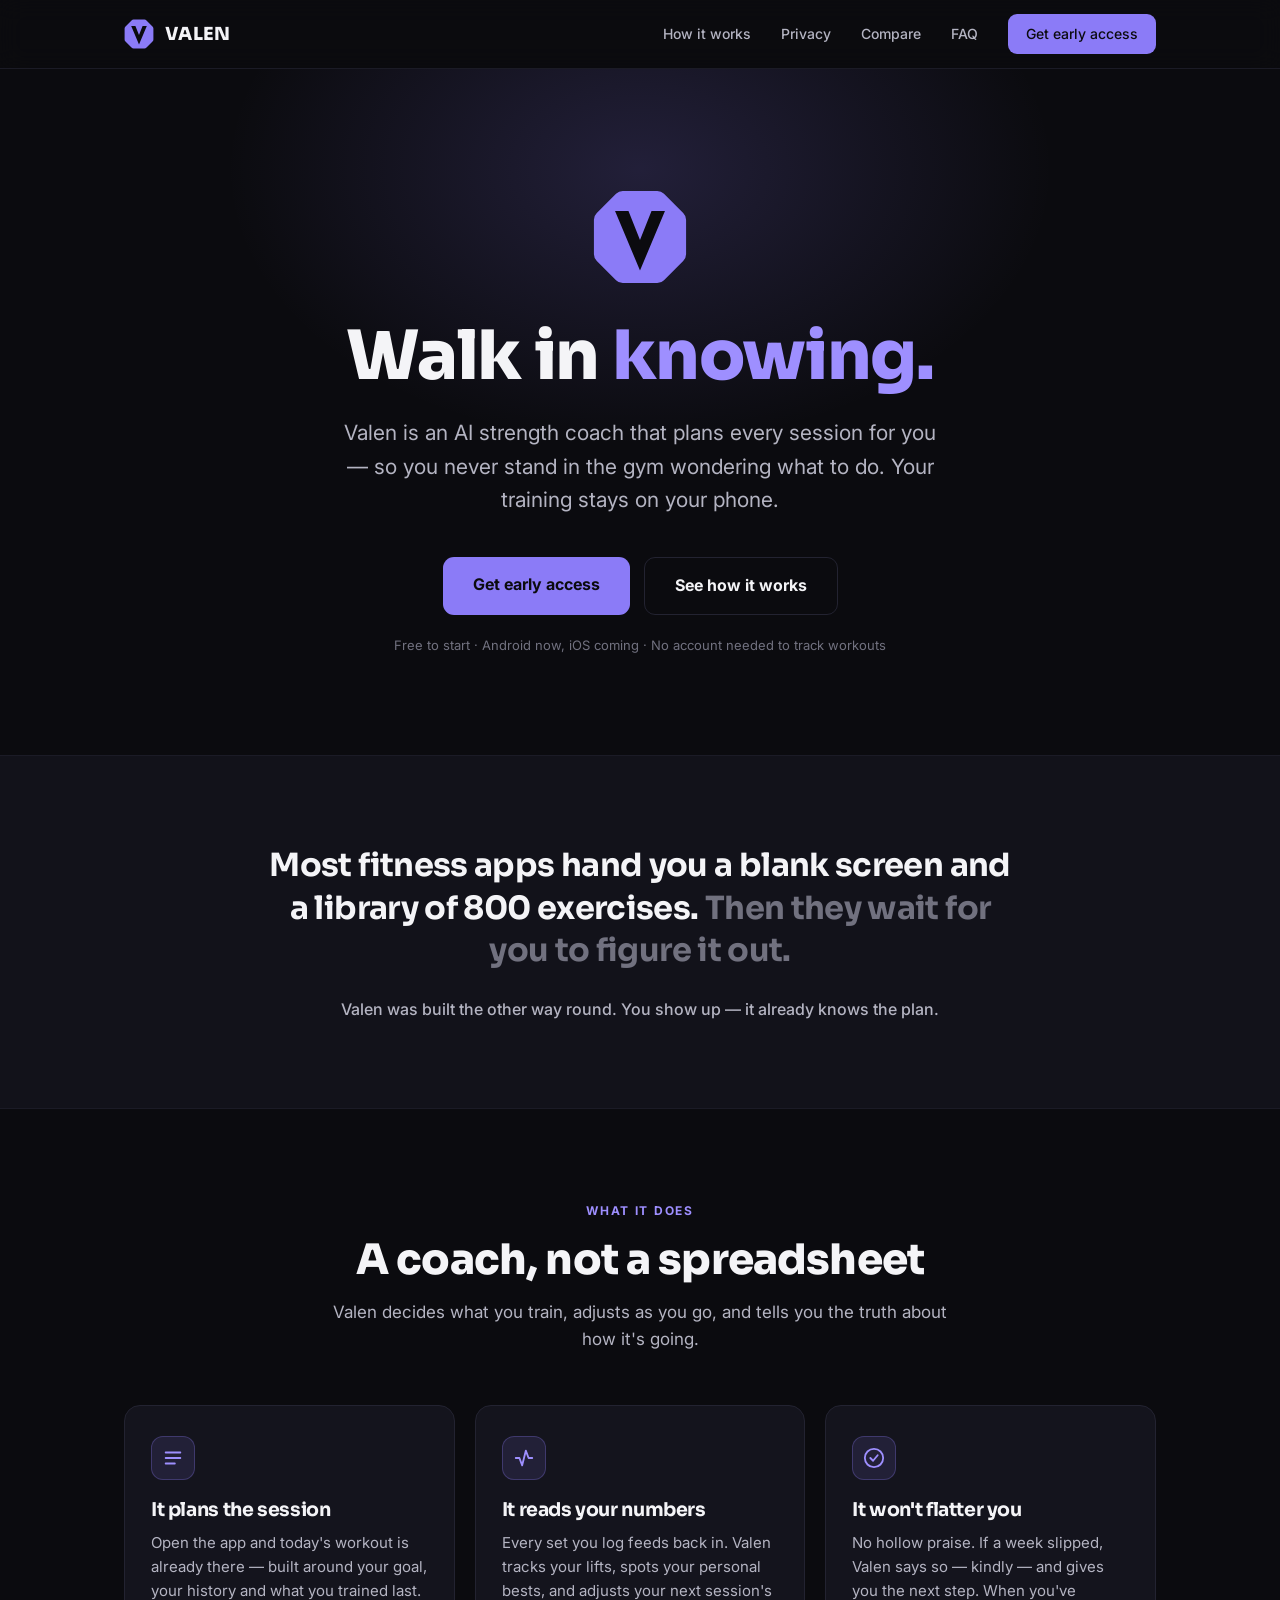
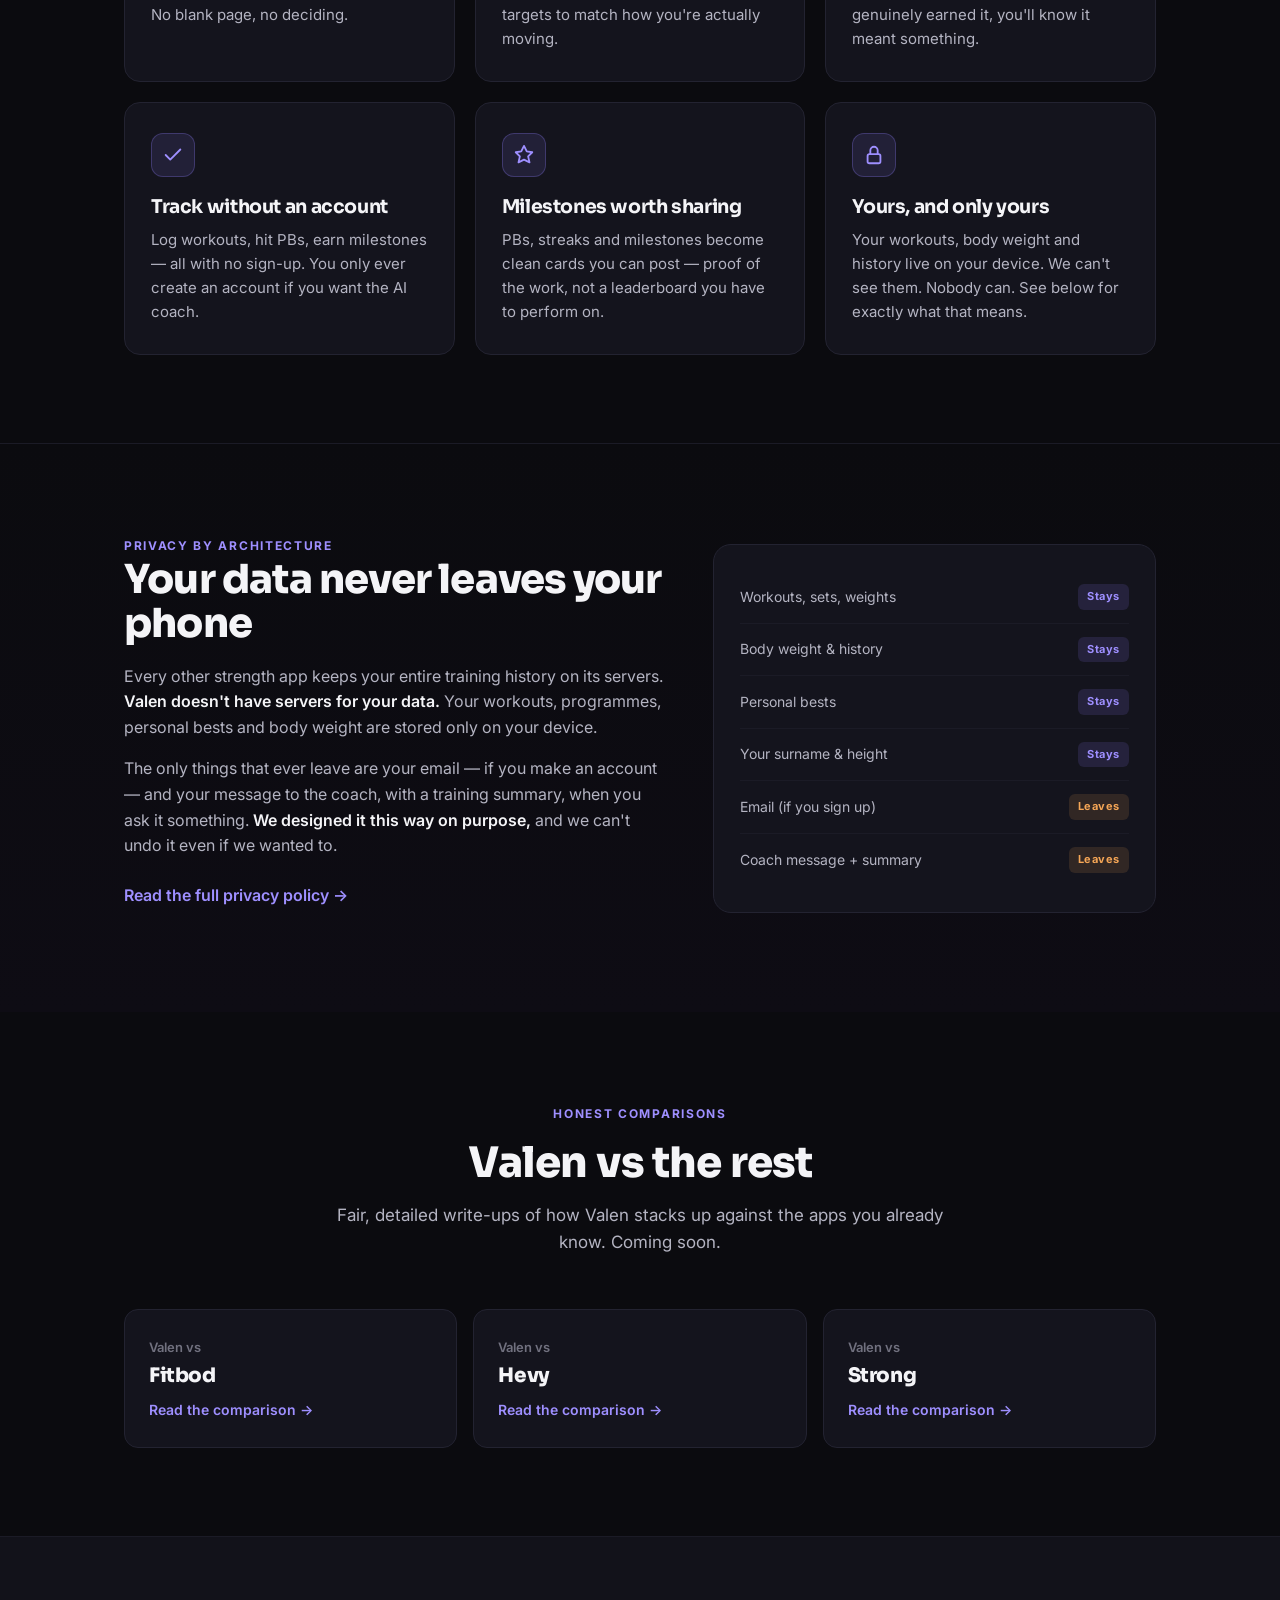
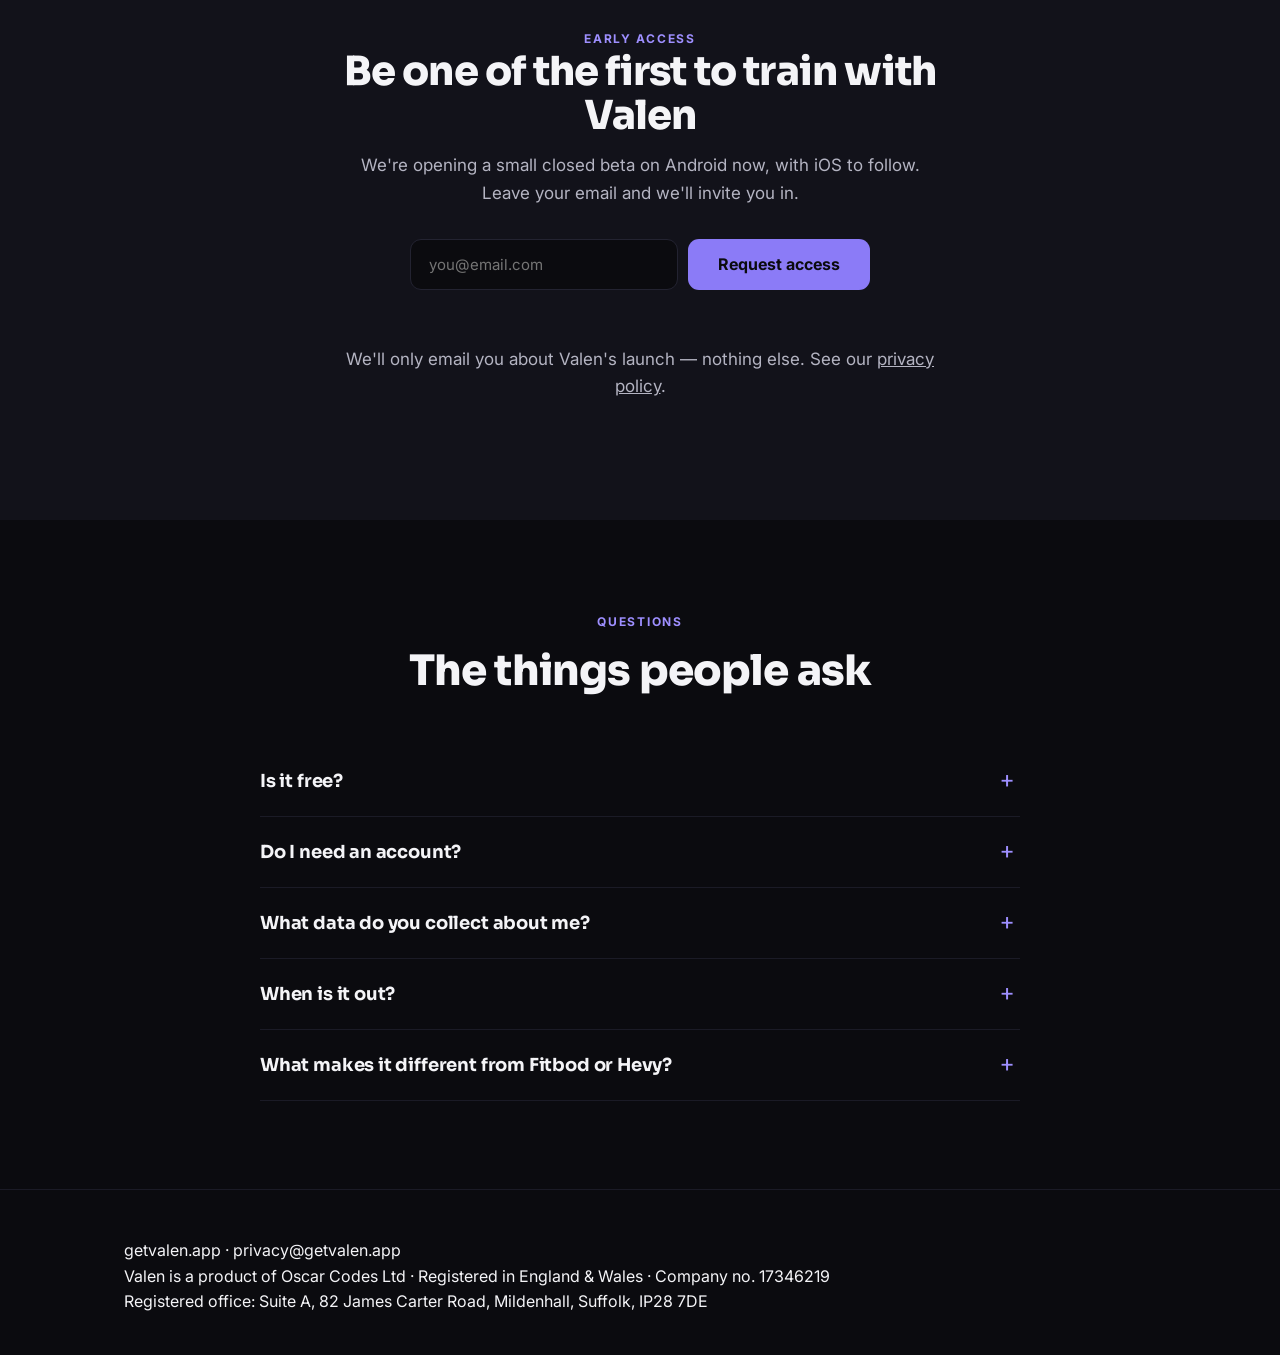
==== commit 066ec3ea: "chore: add registered office to site footer" ====
--- a/index.html
+++ b/index.html
@@ -353,20 +353,9 @@
 <!-- ================= FOOTER ================= -->
 <footer>
   <div class="wrap">
-    <div class="foot-inner">
-      <div class="foot-brand">
-        <svg viewBox="0 0 100 100" aria-hidden="true"><path d="M32 2 H68 Q72 2 75 5 L95 25 Q98 28 98 32 V68 Q98 72 95 75 L75 95 Q72 98 68 98 H32 Q28 98 25 95 L5 75 Q2 72 2 68 V32 Q2 28 5 25 L25 5 Q28 2 32 2 Z" fill="#8B7BF7"/><path d="M24 23 L50 85 L76 23 L62 23 L50 53 L38 23 Z" fill="#0B0B0F"/></svg>
-        VALEN
-      </div>
-      <div class="foot-links">
-        <a href="#how">How it works</a>
-        <a href="#privacy">Privacy</a>
-        <a href="#compare">Compare</a>
-        <a href="#beta">Early access</a>
-        <a href="/privacy">Privacy policy</a>
-      </div>
-      <p class="foot-legal">© 2026 Valen. Built by Oscar Codes. UK.</p>
-    </div>
+    <p><a href="/">getvalen.app</a> · <a href="mailto:privacy@getvalen.app">privacy@getvalen.app</a></p>
+    <p>Valen is a product of Oscar Codes Ltd · Registered in England &amp; Wales · Company no. 17346219</p>
+    <p>Registered office: Suite A, 82 James Carter Road, Mildenhall, Suffolk, IP28 7DE</p>
   </div>
 </footer>
 
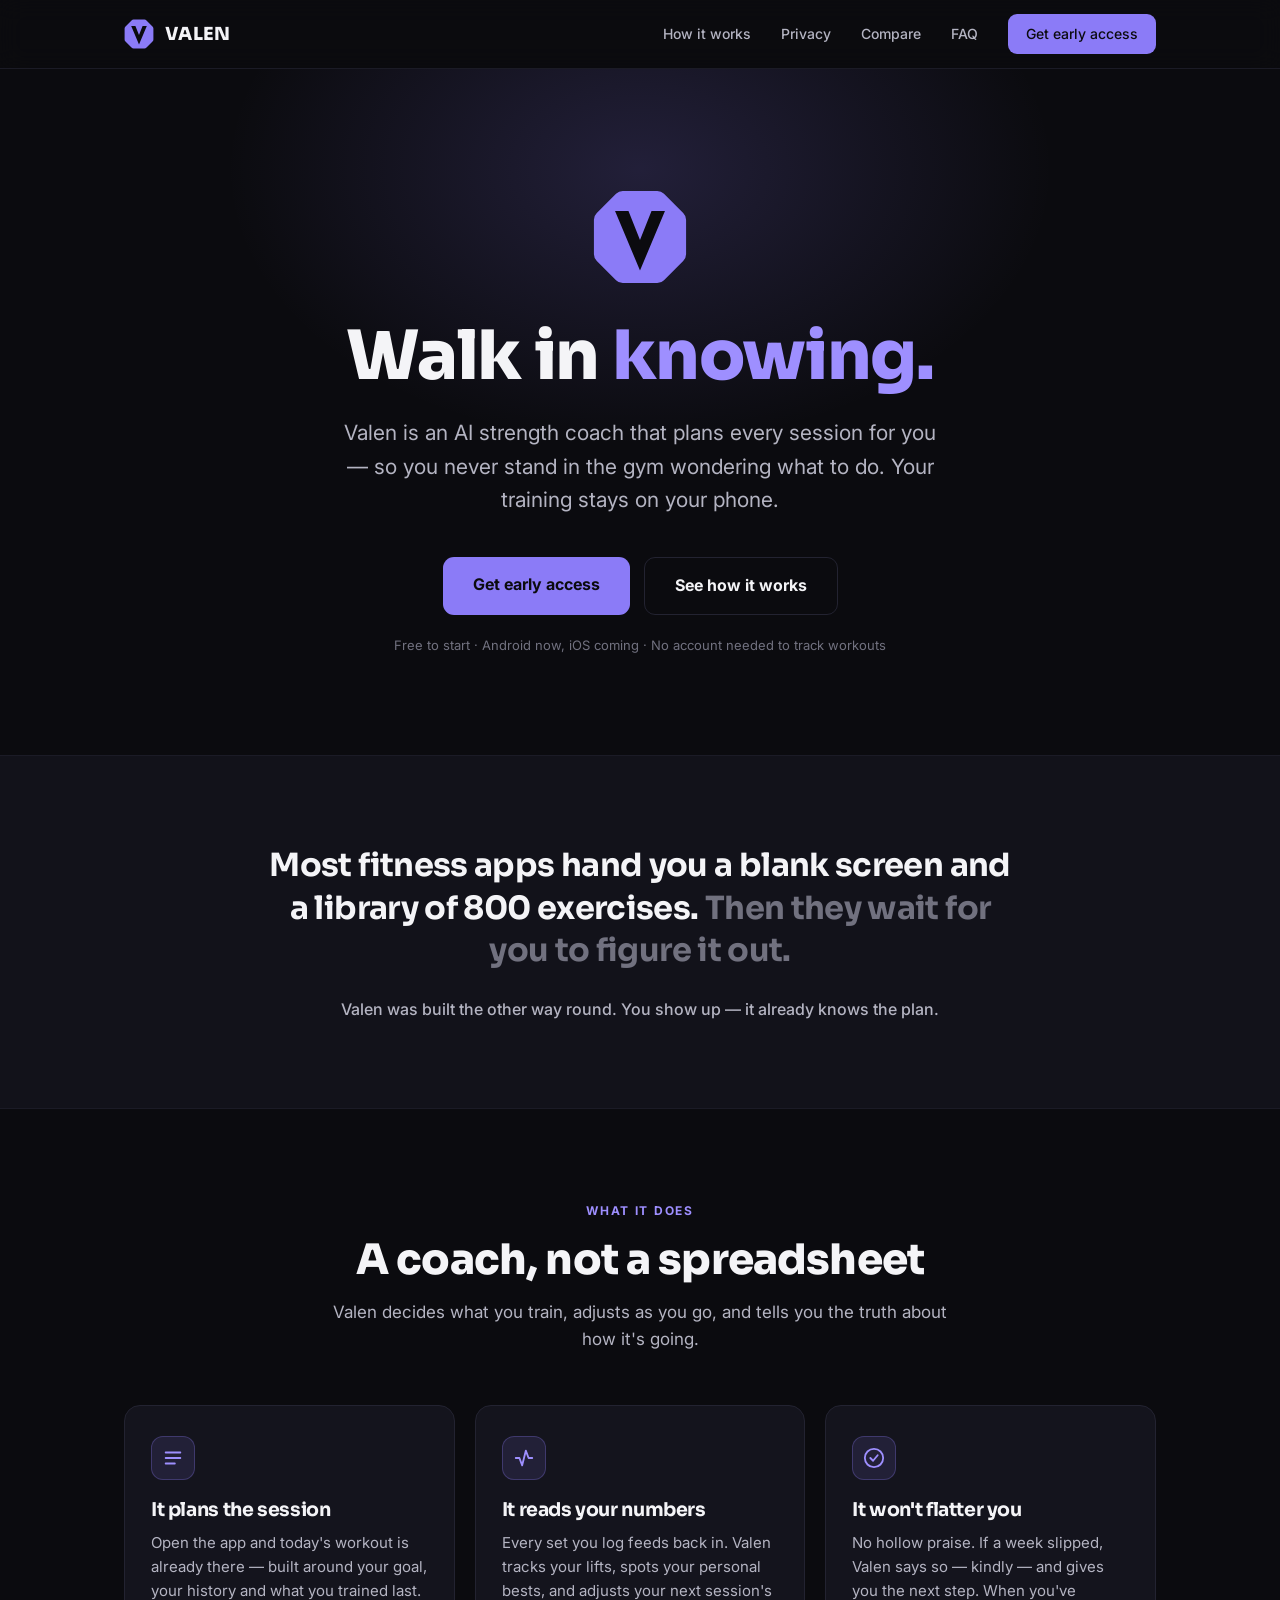
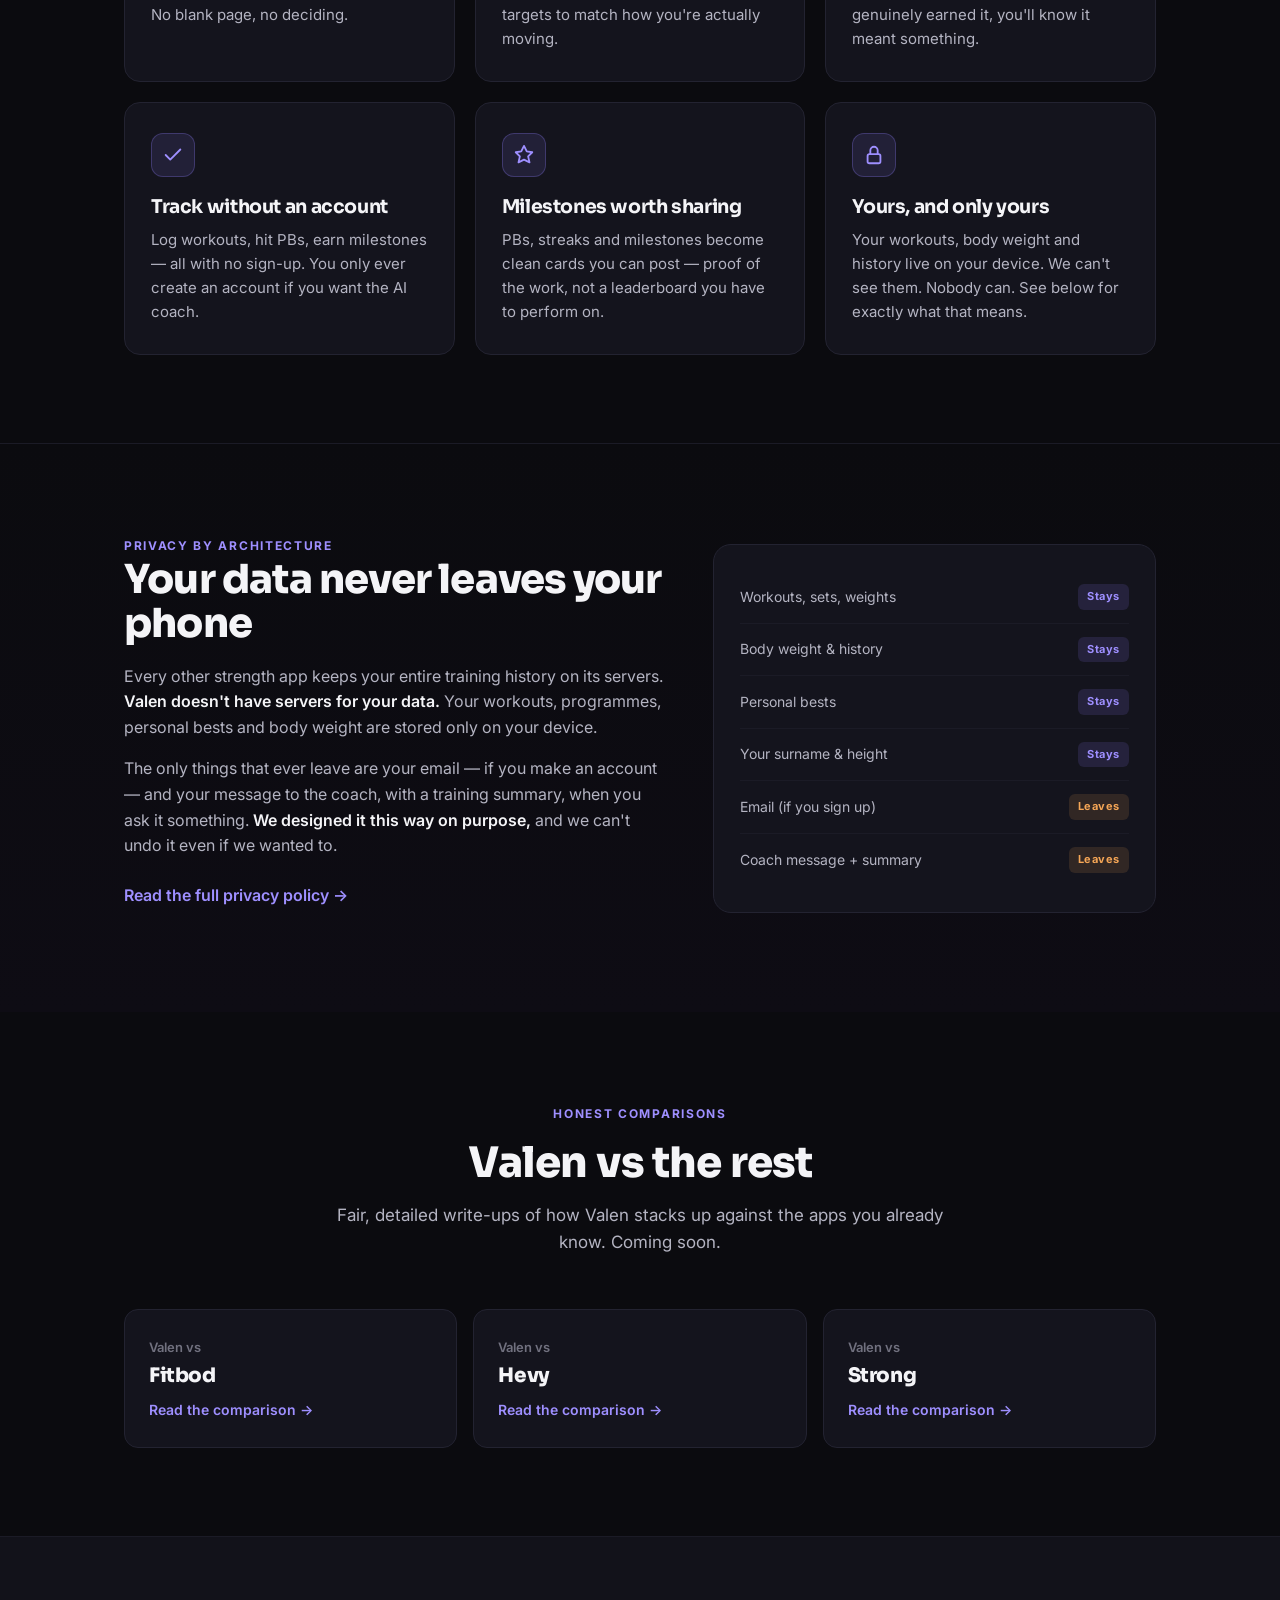
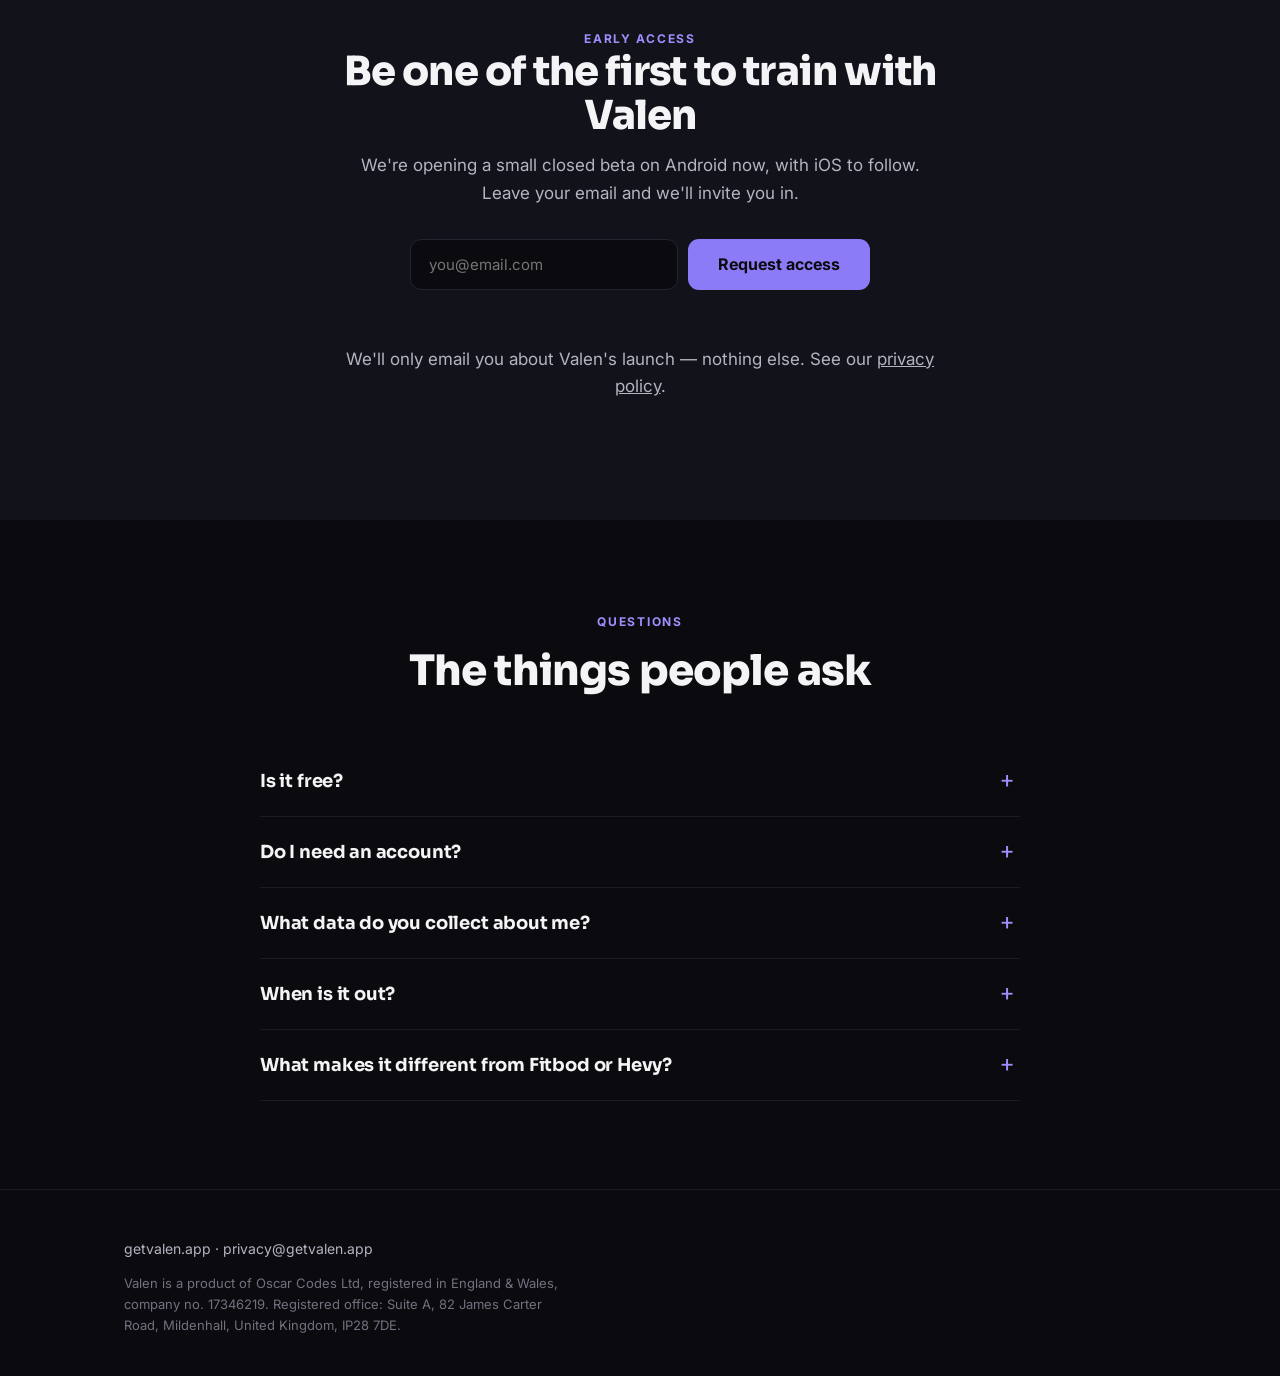
==== commit ac48f462: "concluded part 46" ====
--- a/index.html
+++ b/index.html
@@ -152,12 +152,9 @@
 
   /* ---------- footer ---------- */
   footer{border-top:1px solid var(--line-soft);padding:48px 0 40px}
-  .foot-inner{display:flex;justify-content:space-between;align-items:center;flex-wrap:wrap;gap:24px}
-  .foot-brand{display:flex;align-items:center;gap:11px;font-family:'Sora';font-weight:800;font-size:17px}
-  .foot-brand svg{width:26px;height:26px}
-  .foot-links{display:flex;gap:26px;font-size:14px;color:var(--text-mid);flex-wrap:wrap}
-  .foot-links a:hover{color:var(--text)}
-  .foot-legal{width:100%;font-size:13px;color:var(--muted);margin-top:12px}
+  .footer-links{font-size:14px;color:var(--text-mid)}
+  .footer-links a:hover{color:var(--text)}
+  .footer-legal{margin-top:.8rem;max-width:56ch;font-size:13px;line-height:1.6;color:var(--muted)}
 </style>
 </head>
 <body>
@@ -351,11 +348,11 @@
 </section>
 
 <!-- ================= FOOTER ================= -->
+
 <footer>
   <div class="wrap">
-    <p><a href="/">getvalen.app</a> · <a href="mailto:privacy@getvalen.app">privacy@getvalen.app</a></p>
-    <p>Valen is a product of Oscar Codes Ltd · Registered in England &amp; Wales · Company no. 17346219</p>
-    <p>Registered office: Suite A, 82 James Carter Road, Mildenhall, Suffolk, IP28 7DE</p>
+    <p class="footer-links"><a href="/">getvalen.app</a> · <a href="mailto:privacy@getvalen.app">privacy@getvalen.app</a></p>
+    <p class="footer-legal">Valen is a product of Oscar Codes Ltd, registered in England &amp; Wales, company no. 17346219. Registered office: Suite A, 82 James Carter Road, Mildenhall, United Kingdom, IP28 7DE.</p>
   </div>
 </footer>
 
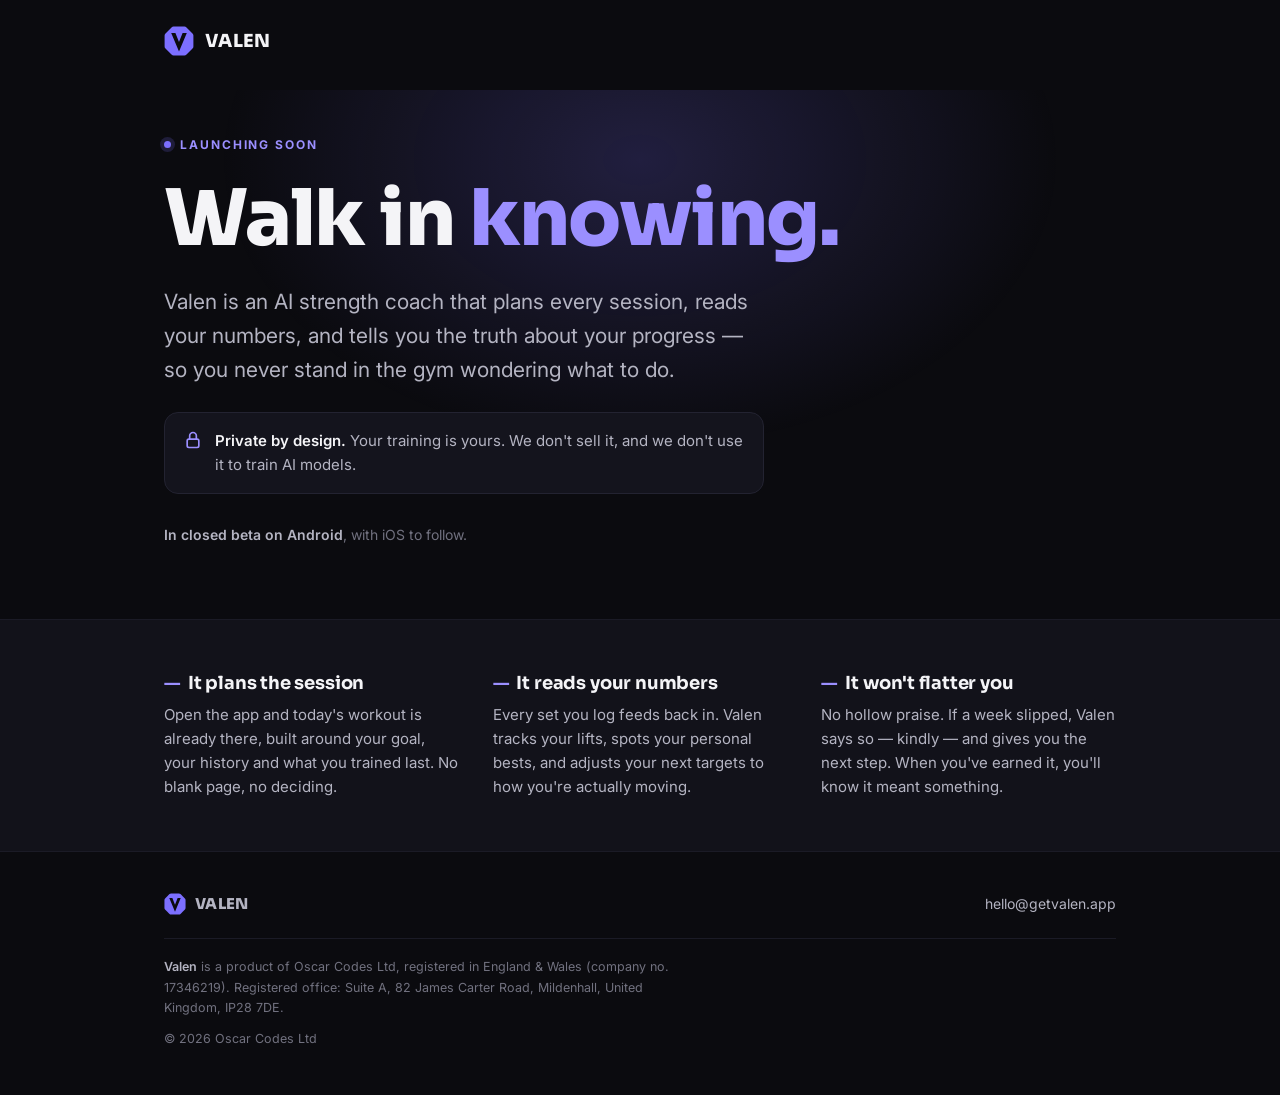
==== commit ffe05681: "holding page: add OG banner + social meta" ====
--- a/index.html
+++ b/index.html
@@ -4,14 +4,22 @@
 <meta charset="utf-8">
 <meta name="viewport" content="width=device-width, initial-scale=1">
 <title>Valen — your AI strength coach</title>
-<meta name="description" content="A private AI strength coach that plans your training so you never have to. Your data stays on your phone.">
+<meta name="description" content="Valen is an AI strength coach that plans every session and tells you the truth about your progress. Launching soon.">
 
-<!-- ============================================================
-     CONFIG — fill these before publishing:
-     · FORMSPREE_ENDPOINT below (search for it) — your form ID
-     · Tagline in the hero (search HERO_TAGLINE) — still undecided
-     · Comparison pages are stubs: /compare/fitbod etc.
-     ============================================================ -->
+<!-- Open Graph / social. og:image lives at the web root; must be an ABSOLUTE URL. -->
+<meta property="og:type" content="website">
+<meta property="og:site_name" content="Valen">
+<meta property="og:title" content="Valen — your AI strength coach">
+<meta property="og:description" content="An AI strength coach that plans every session and tells you the truth about your progress. Launching soon.">
+<meta property="og:url" content="https://getvalen.app/">
+<meta property="og:image" content="https://getvalen.app/og.png">
+<meta property="og:image:width" content="1200">
+<meta property="og:image:height" content="630">
+<meta property="og:image:alt" content="Valen — your AI strength coach">
+<meta name="twitter:card" content="summary_large_image">
+<meta name="twitter:title" content="Valen — your AI strength coach">
+<meta name="twitter:description" content="An AI strength coach that plans every session and tells you the truth about your progress. Launching soon.">
+<meta name="twitter:image" content="https://getvalen.app/og.png">
 
 <link rel="preconnect" href="https://fonts.googleapis.com">
 <link rel="preconnect" href="https://fonts.gstatic.com" crossorigin>
@@ -23,384 +31,149 @@
     --card:#14141D;
     --line:#232331;
     --line-soft:#1B1B26;
-    --violet:#8B7BF7;
-    --violet-bright:#9E8FFF;
+    --violet:#7C6FFF;          /* canonical locked brand colour */
+    --violet-bright:#9B8FFF;
     --violet-dim:#5B4FD1;
-    --amber:#F5A656;
     --text:#F4F4F7;
     --text-mid:#B4B4C2;
     --muted:#71717F;
-    --maxw:1080px;
+    --maxw:1000px;
   }
   *{box-sizing:border-box;margin:0;padding:0}
-  html{scroll-behavior:smooth}
-  @media (prefers-reduced-motion:reduce){html{scroll-behavior:auto} *{animation:none!important;transition:none!important}}
+  @media (prefers-reduced-motion:reduce){*{animation:none!important;transition:none!important}}
+  html,body{height:100%}
   body{
     background:var(--bg);color:var(--text);
     font-family:'Inter',-apple-system,BlinkMacSystemFont,sans-serif;
     line-height:1.6;-webkit-font-smoothing:antialiased;
     overflow-x:hidden;
+    display:flex;flex-direction:column;min-height:100dvh;
   }
-  h1,h2,h3{font-family:'Sora',sans-serif;line-height:1.1;letter-spacing:-.02em;font-weight:800}
+  h1,h2{font-family:'Sora',sans-serif;line-height:1.08;letter-spacing:-.02em;font-weight:800}
   a{color:inherit;text-decoration:none}
-  .wrap{max-width:var(--maxw);margin:0 auto;padding:0 24px}
-  .eyebrow{font-size:12px;font-weight:700;letter-spacing:.14em;text-transform:uppercase;color:var(--violet-bright)}
+  a:focus-visible,button:focus-visible{outline:2px solid var(--violet-bright);outline-offset:3px;border-radius:4px}
+  .wrap{width:100%;max-width:var(--maxw);margin:0 auto;padding:0 24px}
+  .eyebrow{font-size:12px;font-weight:700;letter-spacing:.16em;text-transform:uppercase;color:var(--violet-bright)}
 
-  /* ---------- nav ---------- */
-  nav{position:sticky;top:0;z-index:50;background:rgba(11,11,15,.82);backdrop-filter:blur(12px);border-bottom:1px solid var(--line-soft)}
-  .nav-inner{max-width:var(--maxw);margin:0 auto;padding:14px 24px;display:flex;align-items:center;justify-content:space-between}
-  .brand{display:flex;align-items:center;gap:11px;font-family:'Sora';font-weight:800;font-size:18px;letter-spacing:.02em}
+  /* ---------- top brand bar ---------- */
+  header.bar{padding:26px 0}
+  .brand{display:inline-flex;align-items:center;gap:11px;font-family:'Sora';font-weight:800;font-size:18px;letter-spacing:.02em}
   .brand svg{width:30px;height:30px;display:block}
-  .nav-links{display:flex;gap:30px;align-items:center}
-  .nav-links a{font-size:14px;color:var(--text-mid);font-weight:500;transition:color .15s}
-  .nav-links a:hover{color:var(--text)}
-  .nav-cta{background:var(--violet);color:#0B0B0F!important;padding:9px 18px;border-radius:9px;font-weight:700;font-size:14px;transition:background .15s}
-  .nav-cta:hover{background:var(--violet-bright)}
-  @media(max-width:720px){.nav-links a:not(.nav-cta){display:none}}
 
   /* ---------- hero ---------- */
-  .hero{position:relative;padding:120px 0 100px;text-align:center;overflow:hidden}
-  .hero::before{content:'';position:absolute;top:-200px;left:50%;transform:translateX(-50%);width:900px;height:600px;
-    background:radial-gradient(ellipse,rgba(139,123,247,.18) 0%,rgba(139,123,247,0) 65%);pointer-events:none}
-  .hero-badge{width:96px;height:96px;margin:0 auto 34px;display:block;position:relative;
-    animation:rise .8s cubic-bezier(.2,.8,.2,1) both}
-  @keyframes rise{from{opacity:0;transform:translateY(16px)}to{opacity:1;transform:none}}
-  .hero h1{font-size:clamp(38px,6.5vw,68px);position:relative;margin-bottom:22px}
+  main{flex:1 0 auto;display:flex;align-items:center;position:relative;overflow:hidden;padding:40px 0 72px}
+  main::before{content:'';position:absolute;top:-240px;left:50%;transform:translateX(-50%);
+    width:900px;height:620px;pointer-events:none;
+    background:radial-gradient(ellipse,rgba(124,111,255,.20) 0%,rgba(124,111,255,0) 66%)}
+  .hero{position:relative;max-width:720px}
+  .hero .eyebrow{display:inline-flex;align-items:center;gap:9px}
+  .hero .eyebrow::before{content:'';width:7px;height:7px;border-radius:50%;background:var(--violet);
+    box-shadow:0 0 0 4px rgba(124,111,255,.18);animation:pulse 2.6s ease-in-out infinite}
+  @keyframes pulse{0%,100%{opacity:1}50%{opacity:.4}}
+  .hero h1{font-size:clamp(44px,8vw,78px);margin:22px 0 24px}
   .hero h1 .accent{color:var(--violet-bright)}
-  .hero-sub{font-size:clamp(17px,2.4vw,21px);color:var(--text-mid);max-width:600px;margin:0 auto 40px;position:relative}
-  .hero-cta-row{display:flex;gap:14px;justify-content:center;flex-wrap:wrap;position:relative}
-  .btn{padding:15px 30px;border-radius:11px;font-weight:700;font-size:16px;font-family:'Inter';cursor:pointer;border:none;transition:transform .12s,background .15s;display:inline-block}
-  .btn:active{transform:translateY(1px)}
-  .btn-primary{background:var(--violet);color:#0B0B0F}
-  .btn-primary:hover{background:var(--violet-bright)}
-  .btn-ghost{background:transparent;color:var(--text);border:1px solid var(--line)}
-  .btn-ghost:hover{border-color:var(--violet);color:var(--violet-bright)}
-  .hero-note{margin-top:20px;font-size:13px;color:var(--muted);position:relative}
+  .hero-sub{font-size:clamp(17px,2.4vw,21px);color:var(--text-mid);max-width:600px}
+  .trust{margin-top:26px;display:inline-flex;align-items:flex-start;gap:12px;max-width:600px;
+    background:var(--card);border:1px solid var(--line);border-radius:14px;padding:16px 18px}
+  .trust svg{flex:none;width:20px;height:20px;margin-top:1px;stroke:var(--violet-bright);fill:none;stroke-width:2;stroke-linecap:round;stroke-linejoin:round}
+  .trust p{font-size:15px;color:var(--text-mid)}
+  .trust p b{color:var(--text);font-weight:600}
+  .status{margin-top:30px;font-size:14px;color:var(--muted)}
+  .status b{color:var(--text-mid);font-weight:600}
 
-  /* ---------- section frame ---------- */
-  section{padding:88px 0}
-  .section-head{max-width:640px;margin-bottom:52px}
-  .section-head.center{margin-left:auto;margin-right:auto;text-align:center}
-  .section-head h2{font-size:clamp(28px,4vw,42px);margin:14px 0 16px}
-  .section-head p{font-size:17px;color:var(--text-mid)}
+  /* stagger children in on load */
+  .fade{opacity:0;transform:translateY(14px);animation:rise .7s cubic-bezier(.2,.8,.2,1) forwards}
+  .fade.d1{animation-delay:.05s}.fade.d2{animation-delay:.13s}.fade.d3{animation-delay:.21s}
+  .fade.d4{animation-delay:.29s}.fade.d5{animation-delay:.37s}
+  @keyframes rise{to{opacity:1;transform:none}}
 
-  /* ---------- the problem strip ---------- */
-  .problem{background:var(--bg-raise);border-top:1px solid var(--line-soft);border-bottom:1px solid var(--line-soft)}
-  .problem-quote{max-width:760px;margin:0 auto;text-align:center}
-  .problem-quote p{font-family:'Sora';font-weight:700;font-size:clamp(22px,3.4vw,32px);line-height:1.32;letter-spacing:-.02em}
-  .problem-quote .dim{color:var(--muted)}
-  .problem-quote .foot{font-family:'Inter';font-weight:500;font-size:16px;color:var(--text-mid);margin-top:28px;letter-spacing:0}
-
-  /* ---------- features ---------- */
-  .features{display:grid;grid-template-columns:repeat(3,1fr);gap:20px}
-  @media(max-width:860px){.features{grid-template-columns:1fr}}
-  .feat{background:var(--card);border:1px solid var(--line);border-radius:16px;padding:30px 26px;transition:border-color .2s,transform .2s}
-  .feat:hover{border-color:var(--violet-dim);transform:translateY(-3px)}
-  .feat-ico{width:44px;height:44px;border-radius:12px;background:rgba(139,123,247,.12);border:1px solid rgba(139,123,247,.28);display:flex;align-items:center;justify-content:center;margin-bottom:20px}
-  .feat-ico svg{width:22px;height:22px;stroke:var(--violet-bright);fill:none;stroke-width:2;stroke-linecap:round;stroke-linejoin:round}
-  .feat h3{font-size:19px;margin-bottom:10px;font-weight:700}
-  .feat p{font-size:15px;color:var(--text-mid)}
-
-  /* ---------- privacy band ---------- */
-  .privacy{background:linear-gradient(180deg,var(--bg) 0%,#0E0C14 100%);border-top:1px solid var(--line-soft)}
-  .privacy-grid{display:grid;grid-template-columns:1.1fr .9fr;gap:48px;align-items:center}
-  @media(max-width:860px){.privacy-grid{grid-template-columns:1fr;gap:32px}}
-  .privacy h2{font-size:clamp(28px,4vw,40px);margin-bottom:18px}
-  .privacy p{color:var(--text-mid);font-size:16px;margin-bottom:16px}
-  .privacy .highlight{color:var(--text);font-weight:600}
-  .boundary{background:var(--card);border:1px solid var(--line);border-radius:18px;padding:26px}
-  .b-row{display:flex;justify-content:space-between;align-items:center;padding:13px 0;border-bottom:1px solid var(--line-soft);font-size:14px}
-  .b-row:last-child{border-bottom:none}
-  .b-row .k{color:var(--text-mid)}
-  .b-tag{font-size:11px;font-weight:700;letter-spacing:.05em;padding:4px 9px;border-radius:6px}
-  .b-stay{background:rgba(139,123,247,.14);color:var(--violet-bright)}
-  .b-go{background:rgba(245,166,86,.13);color:var(--amber)}
-
-  /* ---------- compare stubs ---------- */
-  .compare-grid{display:grid;grid-template-columns:repeat(3,1fr);gap:16px}
-  @media(max-width:720px){.compare-grid{grid-template-columns:1fr}}
-  .cmp{display:block;background:var(--card);border:1px solid var(--line);border-radius:14px;padding:24px;transition:border-color .2s,transform .2s}
-  .cmp:hover{border-color:var(--violet-dim);transform:translateY(-2px)}
-  .cmp .vs{font-size:13px;color:var(--muted);font-weight:600}
-  .cmp h3{font-size:20px;margin:6px 0 10px}
-  .cmp .arrow{color:var(--violet-bright);font-size:14px;font-weight:600}
-
-  /* ---------- beta / signup ---------- */
-  .beta{background:var(--bg-raise);border-top:1px solid var(--line-soft)}
-  .beta-card{max-width:600px;margin:0 auto;text-align:center}
-  .beta-card h2{font-size:clamp(28px,4vw,40px);margin-bottom:14px}
-  .beta-card p{color:var(--text-mid);font-size:17px;margin-bottom:32px}
-  .signup{display:flex;gap:10px;max-width:460px;margin:0 auto;flex-wrap:wrap}
-  .signup input{flex:1;min-width:220px;background:var(--bg);border:1px solid var(--line);border-radius:11px;padding:15px 18px;color:var(--text);font-size:15px;font-family:'Inter'}
-  .signup input:focus{outline:none;border-color:var(--violet)}
-  .signup button{white-space:nowrap}
-  .signup-note{font-size:13px;color:var(--muted);margin-top:16px}
-  .signup-note a{color:var(--text-mid);text-decoration:underline}
-  .form-msg{margin-top:18px;font-size:15px;font-weight:600;min-height:22px}
-  .form-msg.ok{color:var(--violet-bright)}
-  .form-msg.err{color:var(--amber)}
-
-  /* ---------- faq ---------- */
-  .faq-list{max-width:760px;margin:0 auto}
-  .faq-item{border-bottom:1px solid var(--line-soft)}
-  .faq-q{width:100%;background:none;border:none;color:var(--text);font-family:'Sora';font-weight:700;font-size:18px;text-align:left;padding:24px 40px 24px 0;cursor:pointer;position:relative;letter-spacing:-.01em}
-  .faq-q::after{content:'+';position:absolute;right:6px;top:50%;transform:translateY(-50%);font-size:24px;color:var(--violet-bright);font-weight:400;transition:transform .2s}
-  .faq-item.open .faq-q::after{content:'−'}
-  .faq-a{max-height:0;overflow:hidden;transition:max-height .3s ease;color:var(--text-mid);font-size:15px}
-  .faq-item.open .faq-a{max-height:320px}
-  .faq-a p{padding:0 0 24px}
+  /* ---------- what it is ---------- */
+  .points{border-top:1px solid var(--line-soft);background:var(--bg-raise)}
+  .points-grid{display:grid;grid-template-columns:repeat(3,1fr);gap:34px;padding:52px 0}
+  @media(max-width:760px){.points-grid{grid-template-columns:1fr;gap:30px;padding:40px 0}}
+  .pt h2{font-family:'Sora';font-size:18px;font-weight:700;letter-spacing:-.01em;margin-bottom:9px;line-height:1.25}
+  .pt h2 .mark{color:var(--violet-bright);margin-right:8px}
+  .pt p{font-size:15px;color:var(--text-mid)}
 
   /* ---------- footer ---------- */
-  footer{border-top:1px solid var(--line-soft);padding:48px 0 40px}
-  .footer-links{font-size:14px;color:var(--text-mid)}
-  .footer-links a:hover{color:var(--text)}
-  .footer-legal{margin-top:.8rem;max-width:56ch;font-size:13px;line-height:1.6;color:var(--muted)}
+  footer{border-top:1px solid var(--line-soft);padding:40px 0 46px;flex-shrink:0}
+  .foot-top{display:flex;align-items:center;justify-content:space-between;gap:14px 24px;flex-wrap:wrap}
+  .foot-brand{display:inline-flex;align-items:center;gap:9px;font-family:'Sora';font-weight:800;font-size:15px;letter-spacing:.02em;color:var(--text-mid);transition:color .15s}
+  .foot-brand svg{width:22px;height:22px;display:block}
+  .foot-brand:hover{color:var(--text)}
+  .foot-contact{font-size:14px;color:var(--text-mid);transition:color .15s}
+  .foot-contact:hover{color:var(--text)}
+  .foot-rule{height:1px;background:var(--line-soft);margin:22px 0 18px}
+  .footer-legal{max-width:66ch;font-size:12.5px;line-height:1.65;color:var(--muted)}
+  .footer-legal b{color:var(--text-mid);font-weight:600}
+  .foot-copy{margin-top:10px;font-size:12.5px;color:var(--muted)}
 </style>
 </head>
 <body>
 
-<!-- ================= NAV ================= -->
-<nav>
-  <div class="nav-inner">
-    <a href="#top" class="brand">
-      <svg viewBox="0 0 100 100" aria-hidden="true"><path d="M32 2 H68 Q72 2 75 5 L95 25 Q98 28 98 32 V68 Q98 72 95 75 L75 95 Q72 98 68 98 H32 Q28 98 25 95 L5 75 Q2 72 2 68 V32 Q2 28 5 25 L25 5 Q28 2 32 2 Z" fill="#8B7BF7"/><path d="M24 23 L50 85 L76 23 L62 23 L50 53 L38 23 Z" fill="#0B0B0F"/></svg>
+<!-- ================= BRAND BAR ================= -->
+<header class="bar">
+  <div class="wrap">
+    <span class="brand fade">
+      <svg viewBox="0 0 100 100" aria-hidden="true"><path d="M32 2 H68 Q72 2 75 5 L95 25 Q98 28 98 32 V68 Q98 72 95 75 L75 95 Q72 98 68 98 H32 Q28 98 25 95 L5 75 Q2 72 2 68 V32 Q2 28 5 25 L25 5 Q28 2 32 2 Z" fill="#7C6FFF"/><path d="M24 23 L50 85 L76 23 L62 23 L50 53 L38 23 Z" fill="#0B0B0F"/></svg>
       VALEN
-    </a>
-    <div class="nav-links">
-      <a href="#how">How it works</a>
-      <a href="#privacy">Privacy</a>
-      <a href="#compare">Compare</a>
-      <a href="#faq">FAQ</a>
-      <a href="#beta" class="nav-cta">Get early access</a>
-    </div>
-  </div>
-</nav>
-
-<!-- ================= HERO ================= -->
-<header class="hero" id="top">
-  <div class="wrap">
-    <svg class="hero-badge" viewBox="0 0 100 100" aria-label="Valen">
-      <path d="M32 2 H68 Q72 2 75 5 L95 25 Q98 28 98 32 V68 Q98 72 95 75 L75 95 Q72 98 68 98 H32 Q28 98 25 95 L5 75 Q2 72 2 68 V32 Q2 28 5 25 L25 5 Q28 2 32 2 Z" fill="#8B7BF7"/>
-      <path d="M24 23 L50 85 L76 23 L62 23 L50 53 L38 23 Z" fill="#0B0B0F"/>
-    </svg>
-    <!-- HERO_TAGLINE: swap headline when the tagline lands -->
-    <h1>Walk in <span class="accent">knowing.</span></h1>
-    <p class="hero-sub">Valen is an AI strength coach that plans every session for you — so you never stand in the gym wondering what to do. Your training stays on your phone.</p>
-    <div class="hero-cta-row">
-      <a href="#beta" class="btn btn-primary">Get early access</a>
-      <a href="#how" class="btn btn-ghost">See how it works</a>
-    </div>
-    <p class="hero-note">Free to start · Android now, iOS coming · No account needed to track workouts</p>
+    </span>
   </div>
 </header>
 
-<!-- ================= PROBLEM ================= -->
-<section class="problem" id="why">
+<!-- ================= HERO ================= -->
+<main>
   <div class="wrap">
-    <div class="problem-quote">
-      <p>Most fitness apps hand you a blank screen and a library of 800 exercises. <span class="dim">Then they wait for you to figure it out.</span></p>
-      <p class="foot">Valen was built the other way round. You show up — it already knows the plan.</p>
+    <div class="hero">
+      <span class="eyebrow fade d1">Launching soon</span>
+      <h1 class="fade d2">Walk in <span class="accent">knowing.</span></h1>
+      <p class="hero-sub fade d3">Valen is an AI strength coach that plans every session, reads your numbers, and tells you the truth about your progress — so you never stand in the gym wondering what to do.</p>
+
+      <div class="trust fade d4">
+        <svg viewBox="0 0 24 24" aria-hidden="true"><rect x="5" y="11" width="14" height="10" rx="2"/><path d="M8 11V7a4 4 0 018 0v4"/></svg>
+        <p><b>Private by design.</b> Your training is yours. We don't sell it, and we don't use it to train AI models.</p>
+      </div>
+
+      <p class="status fade d5"><b>In closed beta on Android</b>, with iOS to follow.</p>
     </div>
   </div>
-</section>
+</main>
 
-<!-- ================= HOW / FEATURES ================= -->
-<section id="how">
+<!-- ================= WHAT IT IS ================= -->
+<section class="points">
   <div class="wrap">
-    <div class="section-head center">
-      <span class="eyebrow">What it does</span>
-      <h2>A coach, not a spreadsheet</h2>
-      <p>Valen decides what you train, adjusts as you go, and tells you the truth about how it's going.</p>
-    </div>
-    <div class="features">
-      <div class="feat">
-        <div class="feat-ico"><svg viewBox="0 0 24 24"><path d="M4 6h16M4 12h16M4 18h10"/></svg></div>
-        <h3>It plans the session</h3>
-        <p>Open the app and today's workout is already there — built around your goal, your history and what you trained last. No blank page, no deciding.</p>
+    <div class="points-grid">
+      <div class="pt">
+        <h2><span class="mark">—</span>It plans the session</h2>
+        <p>Open the app and today's workout is already there, built around your goal, your history and what you trained last. No blank page, no deciding.</p>
       </div>
-      <div class="feat">
-        <div class="feat-ico"><svg viewBox="0 0 24 24"><path d="M3 12h4l3 8 4-16 3 8h4"/></svg></div>
-        <h3>It reads your numbers</h3>
-        <p>Every set you log feeds back in. Valen tracks your lifts, spots your personal bests, and adjusts your next session's targets to match how you're actually moving.</p>
+      <div class="pt">
+        <h2><span class="mark">—</span>It reads your numbers</h2>
+        <p>Every set you log feeds back in. Valen tracks your lifts, spots your personal bests, and adjusts your next targets to how you're actually moving.</p>
       </div>
-      <div class="feat">
-        <div class="feat-ico"><svg viewBox="0 0 24 24"><path d="M12 2a10 10 0 100 20 10 10 0 000-20z"/><path d="M8 12l3 3 5-6"/></svg></div>
-        <h3>It won't flatter you</h3>
-        <p>No hollow praise. If a week slipped, Valen says so — kindly — and gives you the next step. When you've genuinely earned it, you'll know it meant something.</p>
-      </div>
-      <div class="feat">
-        <div class="feat-ico"><svg viewBox="0 0 24 24"><path d="M20 6L9 17l-5-5"/></svg></div>
-        <h3>Track without an account</h3>
-        <p>Log workouts, hit PBs, earn milestones — all with no sign-up. You only ever create an account if you want the AI coach.</p>
-      </div>
-      <div class="feat">
-        <div class="feat-ico"><svg viewBox="0 0 24 24"><path d="M12 2l3 6 6 1-4.5 4.5L18 20l-6-3-6 3 1.5-6.5L3 9l6-1z"/></svg></div>
-        <h3>Milestones worth sharing</h3>
-        <p>PBs, streaks and milestones become clean cards you can post — proof of the work, not a leaderboard you have to perform on.</p>
-      </div>
-      <div class="feat">
-        <div class="feat-ico"><svg viewBox="0 0 24 24"><rect x="5" y="11" width="14" height="10" rx="2"/><path d="M8 11V7a4 4 0 018 0v4"/></svg></div>
-        <h3>Yours, and only yours</h3>
-        <p>Your workouts, body weight and history live on your device. We can't see them. Nobody can. See below for exactly what that means.</p>
-      </div>
-    </div>
-  </div>
-</section>
-
-<!-- ================= PRIVACY ================= -->
-<section class="privacy" id="privacy">
-  <div class="wrap">
-    <div class="privacy-grid">
-      <div>
-        <span class="eyebrow">Privacy by architecture</span>
-        <h2>Your data never leaves your phone</h2>
-        <p>Every other strength app keeps your entire training history on its servers. <span class="highlight">Valen doesn't have servers for your data.</span> Your workouts, programmes, personal bests and body weight are stored only on your device.</p>
-        <p>The only things that ever leave are your email — if you make an account — and your message to the coach, with a training summary, when you ask it something. <span class="highlight">We designed it this way on purpose,</span> and we can't undo it even if we wanted to.</p>
-        <p style="margin-top:24px"><a href="/privacy" style="color:var(--violet-bright);font-weight:600">Read the full privacy policy →</a></p>
-      </div>
-      <div class="boundary" aria-label="What stays and what leaves">
-        <div class="b-row"><span class="k">Workouts, sets, weights</span><span class="b-tag b-stay">Stays</span></div>
-        <div class="b-row"><span class="k">Body weight &amp; history</span><span class="b-tag b-stay">Stays</span></div>
-        <div class="b-row"><span class="k">Personal bests</span><span class="b-tag b-stay">Stays</span></div>
-        <div class="b-row"><span class="k">Your surname &amp; height</span><span class="b-tag b-stay">Stays</span></div>
-        <div class="b-row"><span class="k">Email (if you sign up)</span><span class="b-tag b-go">Leaves</span></div>
-        <div class="b-row"><span class="k">Coach message + summary</span><span class="b-tag b-go">Leaves</span></div>
-      </div>
-    </div>
-  </div>
-</section>
-
-<!-- ================= COMPARE (stubs) ================= -->
-<section id="compare">
-  <div class="wrap">
-    <div class="section-head center">
-      <span class="eyebrow">Honest comparisons</span>
-      <h2>Valen vs the rest</h2>
-      <p>Fair, detailed write-ups of how Valen stacks up against the apps you already know. Coming soon.</p>
-    </div>
-    <div class="compare-grid">
-      <a href="/compare/fitbod" class="cmp">
-        <span class="vs">Valen vs</span>
-        <h3>Fitbod</h3>
-        <span class="arrow">Read the comparison →</span>
-      </a>
-      <a href="/compare/hevy" class="cmp">
-        <span class="vs">Valen vs</span>
-        <h3>Hevy</h3>
-        <span class="arrow">Read the comparison →</span>
-      </a>
-      <a href="/compare/strong" class="cmp">
-        <span class="vs">Valen vs</span>
-        <h3>Strong</h3>
-        <span class="arrow">Read the comparison →</span>
-      </a>
-    </div>
-  </div>
-</section>
-
-<!-- ================= BETA ================= -->
-<section class="beta" id="beta">
-  <div class="wrap">
-    <div class="beta-card">
-      <span class="eyebrow">Early access</span>
-      <h2>Be one of the first to train with Valen</h2>
-      <p>We're opening a small closed beta on Android now, with iOS to follow. Leave your email and we'll invite you in.</p>
-      <form class="signup" id="signup-form">
-        <input type="email" id="email" name="email" placeholder="you@email.com" required aria-label="Email address">
-        <button type="submit" class="btn btn-primary">Request access</button>
-      </form>
-      <div class="form-msg" id="form-msg" role="status" aria-live="polite"></div>
-      <p class="signup-note">We'll only email you about Valen's launch — nothing else. See our <a href="/privacy">privacy policy</a>.</p>
-    </div>
-  </div>
-</section>
-
-<!-- ================= FAQ ================= -->
-<section id="faq">
-  <div class="wrap">
-    <div class="section-head center">
-      <span class="eyebrow">Questions</span>
-      <h2>The things people ask</h2>
-    </div>
-    <div class="faq-list">
-      <div class="faq-item">
-        <button class="faq-q">Is it free?</button>
-        <div class="faq-a"><p>Workout tracking, programmes, personal bests and milestones are free, with no account required. The AI coach will be part of a paid tier — final pricing is still being set, and early-access testers will get it free during the beta.</p></div>
-      </div>
-      <div class="faq-item">
-        <button class="faq-q">Do I need an account?</button>
-        <div class="faq-a"><p>Not to track your training. You only create an account — a passwordless one, just an email — if you want to use the AI coach, because that's the only feature that sends anything off your device.</p></div>
-      </div>
-      <div class="faq-item">
-        <button class="faq-q">What data do you collect about me?</button>
-        <div class="faq-a"><p>As little as possible. Your training stays on your phone. If you use the coach, your message and a training summary go to our AI provider to generate a reply; if you make an account, we hold your email. No analytics, no tracking, no advertising. The full detail is in our privacy policy.</p></div>
-      </div>
-      <div class="faq-item">
-        <button class="faq-q">When is it out?</button>
-        <div class="faq-a"><p>A closed Android beta is opening now — join the early-access list above. iOS follows once we're through the beta. A wider public launch is planned for early 2027.</p></div>
-      </div>
-      <div class="faq-item">
-        <button class="faq-q">What makes it different from Fitbod or Hevy?</button>
-        <div class="faq-a"><p>Two things. Valen keeps your data on your device instead of on a server. And its coach is one honest character across the whole app that won't flatter a bad week. Detailed comparisons are coming to the Compare section above.</p></div>
+      <div class="pt">
+        <h2><span class="mark">—</span>It won't flatter you</h2>
+        <p>No hollow praise. If a week slipped, Valen says so — kindly — and gives you the next step. When you've earned it, you'll know it meant something.</p>
       </div>
     </div>
   </div>
 </section>
 
 <!-- ================= FOOTER ================= -->
-
 <footer>
   <div class="wrap">
-    <p class="footer-links"><a href="/">getvalen.app</a> · <a href="mailto:privacy@getvalen.app">privacy@getvalen.app</a></p>
-    <p class="footer-legal">Valen is a product of Oscar Codes Ltd, registered in England &amp; Wales, company no. 17346219. Registered office: Suite A, 82 James Carter Road, Mildenhall, United Kingdom, IP28 7DE.</p>
+    <div class="foot-top">
+      <a href="/" class="foot-brand" aria-label="Valen — home">
+        <svg viewBox="0 0 100 100" aria-hidden="true"><path d="M32 2 H68 Q72 2 75 5 L95 25 Q98 28 98 32 V68 Q98 72 95 75 L75 95 Q72 98 68 98 H32 Q28 98 25 95 L5 75 Q2 72 2 68 V32 Q2 28 5 25 L25 5 Q28 2 32 2 Z" fill="#7C6FFF"/><path d="M24 23 L50 85 L76 23 L62 23 L50 53 L38 23 Z" fill="#0B0B0F"/></svg>
+        VALEN
+      </a>
+      <a href="mailto:hello@getvalen.app" class="foot-contact">hello@getvalen.app</a>
+    </div>
+    <div class="foot-rule"></div>
+    <p class="footer-legal"><b>Valen</b> is a product of Oscar Codes Ltd, registered in England &amp; Wales (company no. 17346219). Registered office: Suite A, 82 James Carter Road, Mildenhall, United Kingdom, IP28 7DE.</p>
+    <p class="foot-copy">© 2026 Oscar Codes Ltd</p>
   </div>
 </footer>
 
-<script>
-  /* FAQ accordion */
-  document.querySelectorAll('.faq-q').forEach(function(q){
-    q.addEventListener('click',function(){
-      var item=q.parentElement;
-      var open=item.classList.contains('open');
-      document.querySelectorAll('.faq-item').forEach(function(i){i.classList.remove('open')});
-      if(!open)item.classList.add('open');
-    });
-  });
-
-  /* Email signup -> Formspree
-     CONFIG: replace FORMSPREE_ENDPOINT with your form URL,
-     e.g. https://formspree.io/f/abcdwxyz */
-  var FORMSPREE_ENDPOINT = 'FORMSPREE_ENDPOINT';
-  var form=document.getElementById('signup-form');
-  var msg=document.getElementById('form-msg');
-  form.addEventListener('submit',function(e){
-    e.preventDefault();
-    var email=document.getElementById('email').value.trim();
-    if(!email){return}
-    if(FORMSPREE_ENDPOINT==='FORMSPREE_ENDPOINT'){
-      msg.className='form-msg err';
-      msg.textContent='Form not connected yet — add your Formspree endpoint.';
-      return;
-    }
-    msg.className='form-msg';msg.textContent='Sending…';
-    fetch(FORMSPREE_ENDPOINT,{
-      method:'POST',
-      headers:{'Accept':'application/json'},
-      body:new FormData(form)
-    }).then(function(r){
-      if(r.ok){
-        form.reset();
-        msg.className='form-msg ok';
-        msg.textContent="You're on the list. We'll be in touch.";
-      }else{
-        msg.className='form-msg err';
-        msg.textContent='Something went wrong — try again in a moment.';
-      }
-    }).catch(function(){
-      msg.className='form-msg err';
-      msg.textContent='Something went wrong — try again in a moment.';
-    });
-  });
-</script>
 </body>
 </html>
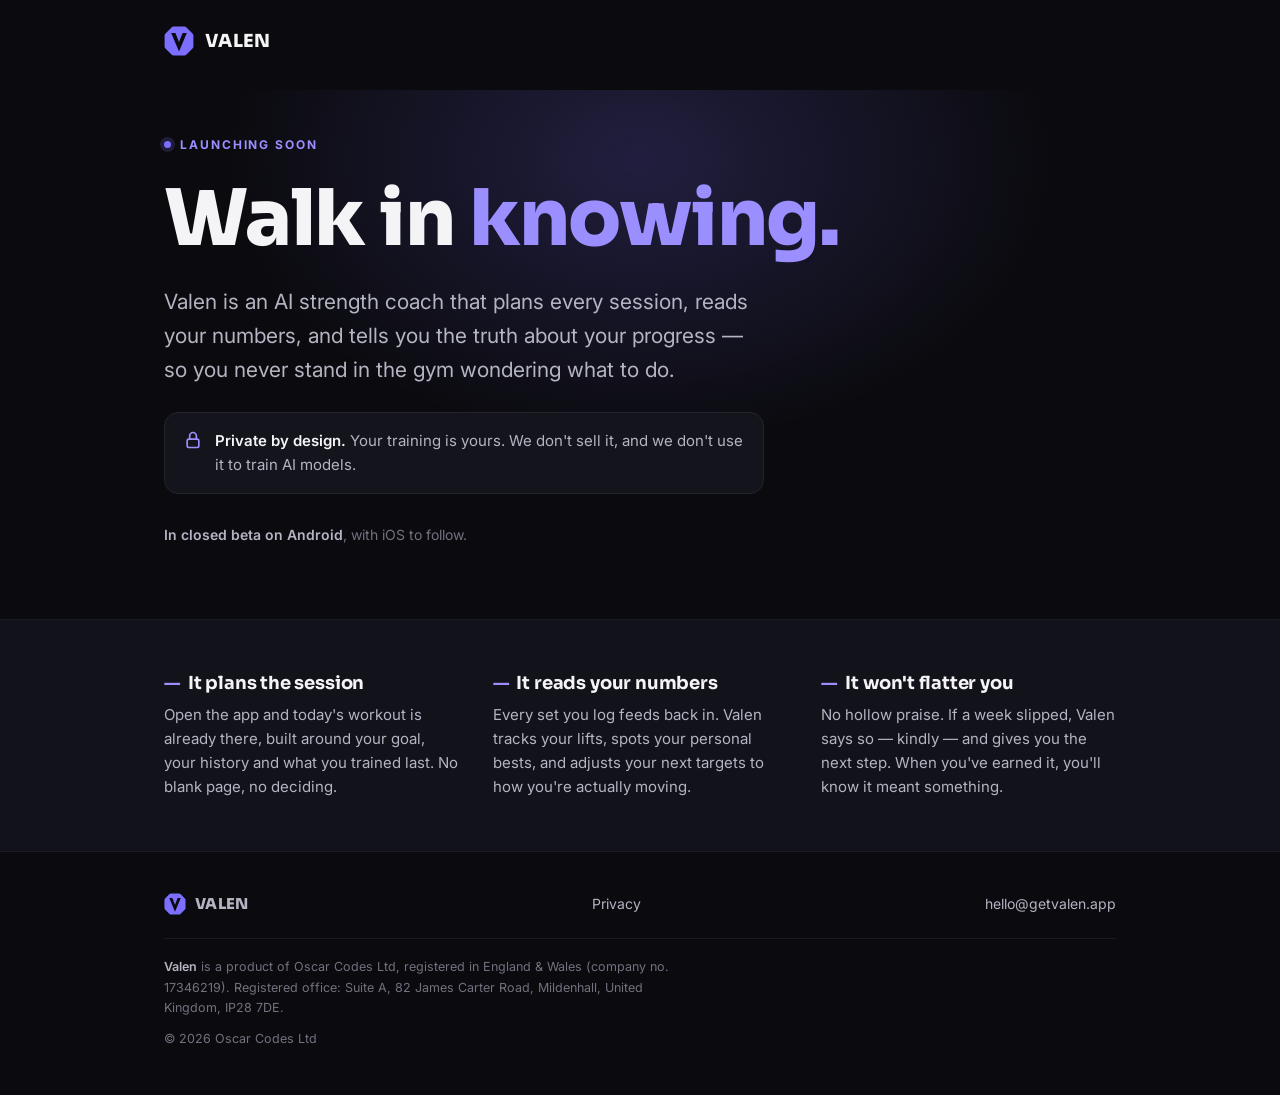
==== commit 0814cc87: "Fix privacy page logo, add footer link to privacy policy" ====
--- a/index.html
+++ b/index.html
@@ -167,6 +167,7 @@
         <svg viewBox="0 0 100 100" aria-hidden="true"><path d="M32 2 H68 Q72 2 75 5 L95 25 Q98 28 98 32 V68 Q98 72 95 75 L75 95 Q72 98 68 98 H32 Q28 98 25 95 L5 75 Q2 72 2 68 V32 Q2 28 5 25 L25 5 Q28 2 32 2 Z" fill="#7C6FFF"/><path d="M24 23 L50 85 L76 23 L62 23 L50 53 L38 23 Z" fill="#0B0B0F"/></svg>
         VALEN
       </a>
+      <a href="/privacy.html" class="foot-contact">Privacy</a>
       <a href="mailto:hello@getvalen.app" class="foot-contact">hello@getvalen.app</a>
     </div>
     <div class="foot-rule"></div>
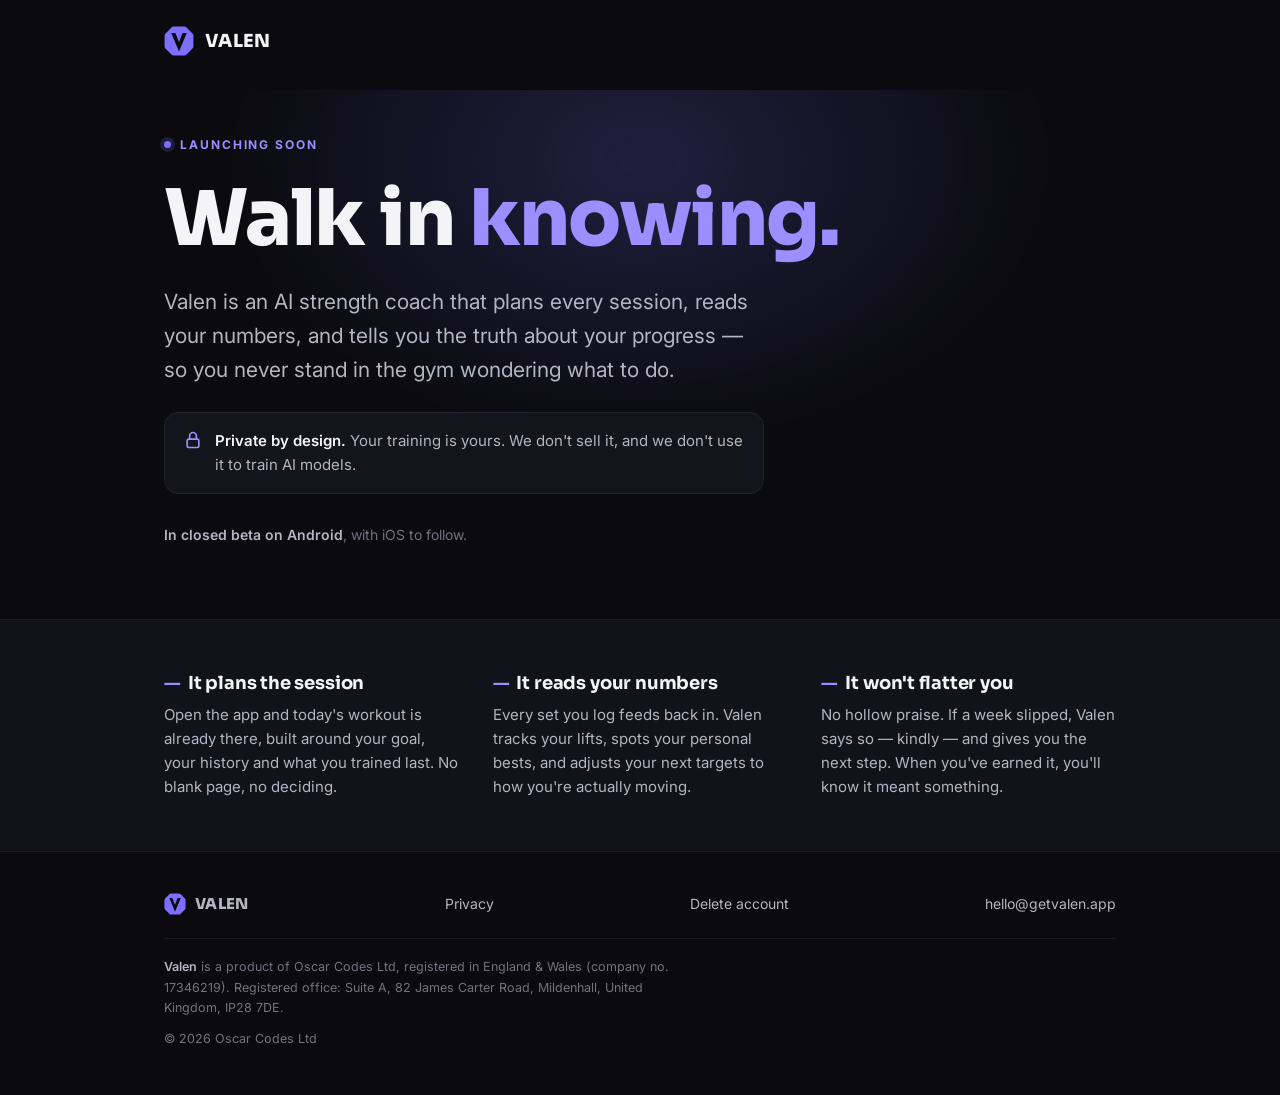
==== commit cbe2a378: "Link the account deletion page from the homepage and privacy policy delete-account.html shipped in 3" ====
--- a/index.html
+++ b/index.html
@@ -168,6 +168,7 @@
         VALEN
       </a>
       <a href="/privacy.html" class="foot-contact">Privacy</a>
+      <a href="/delete-account.html" class="foot-contact">Delete account</a>
       <a href="mailto:hello@getvalen.app" class="foot-contact">hello@getvalen.app</a>
     </div>
     <div class="foot-rule"></div>
